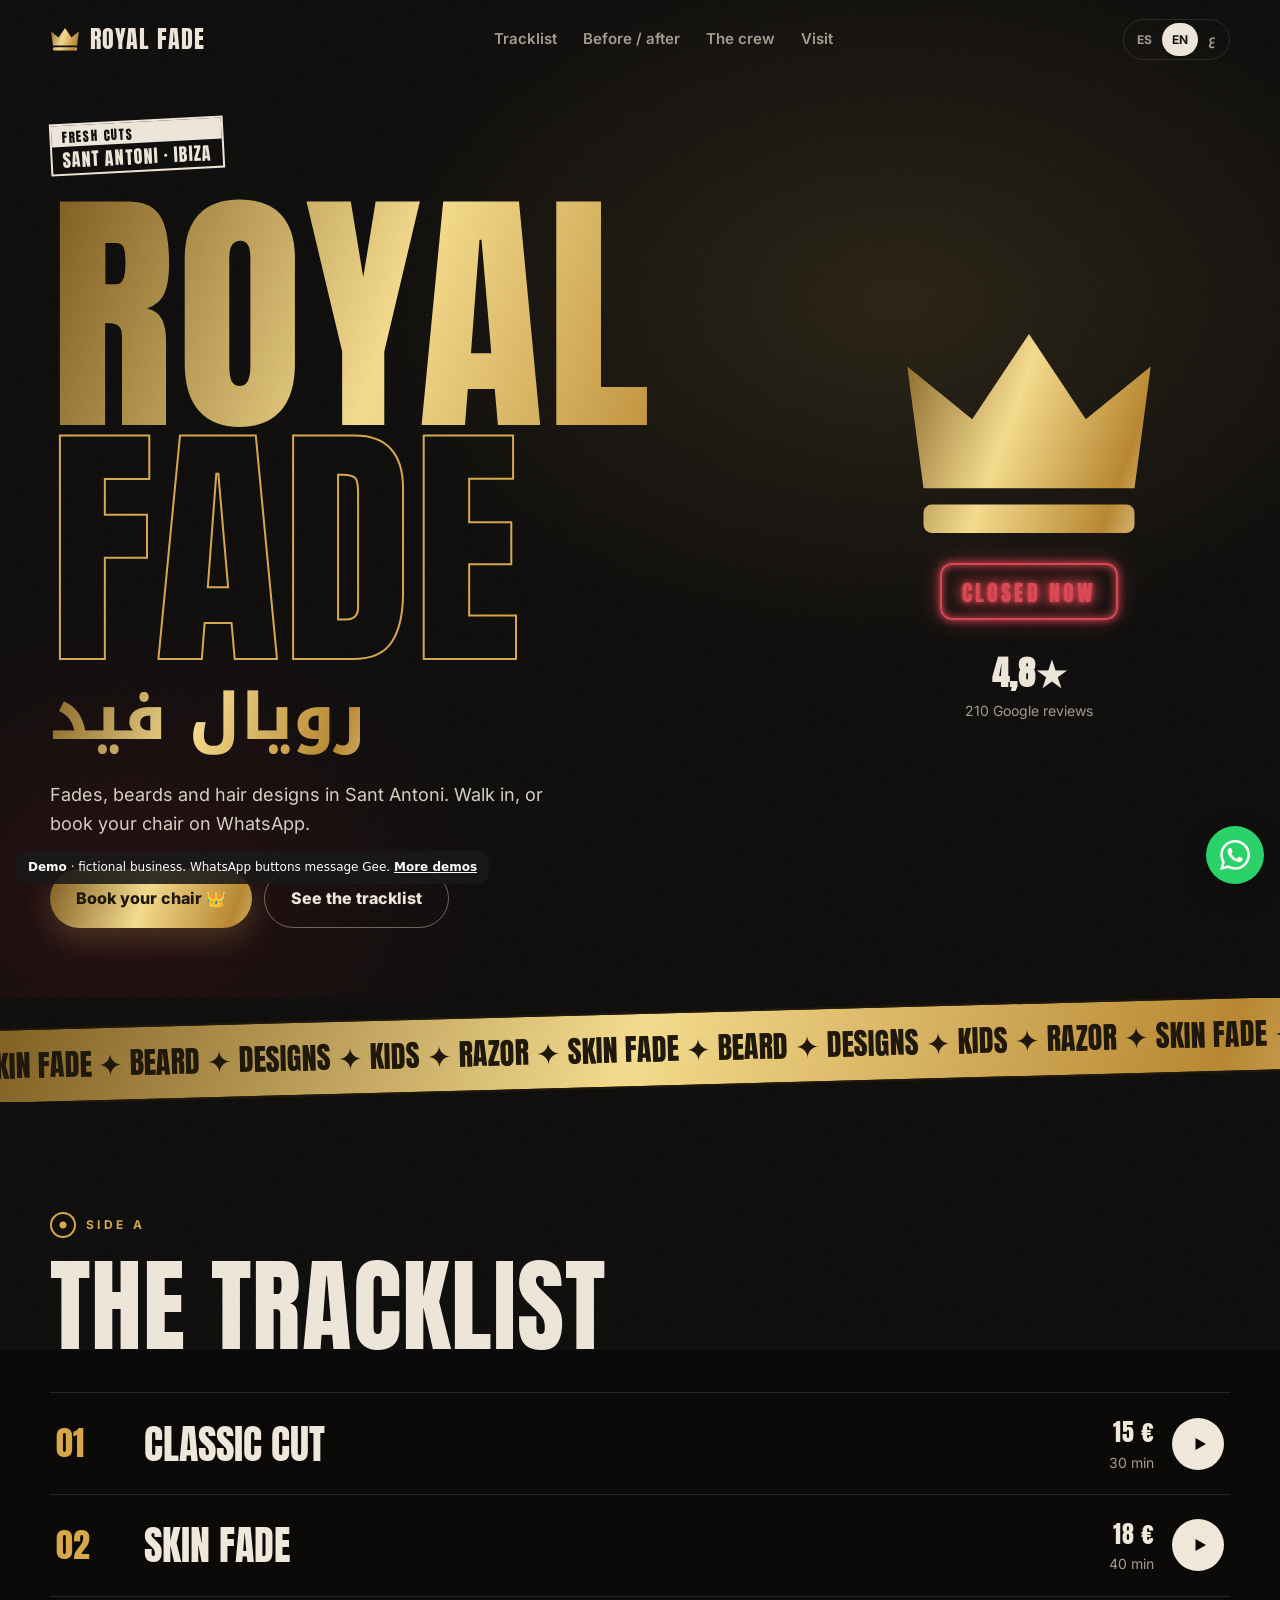
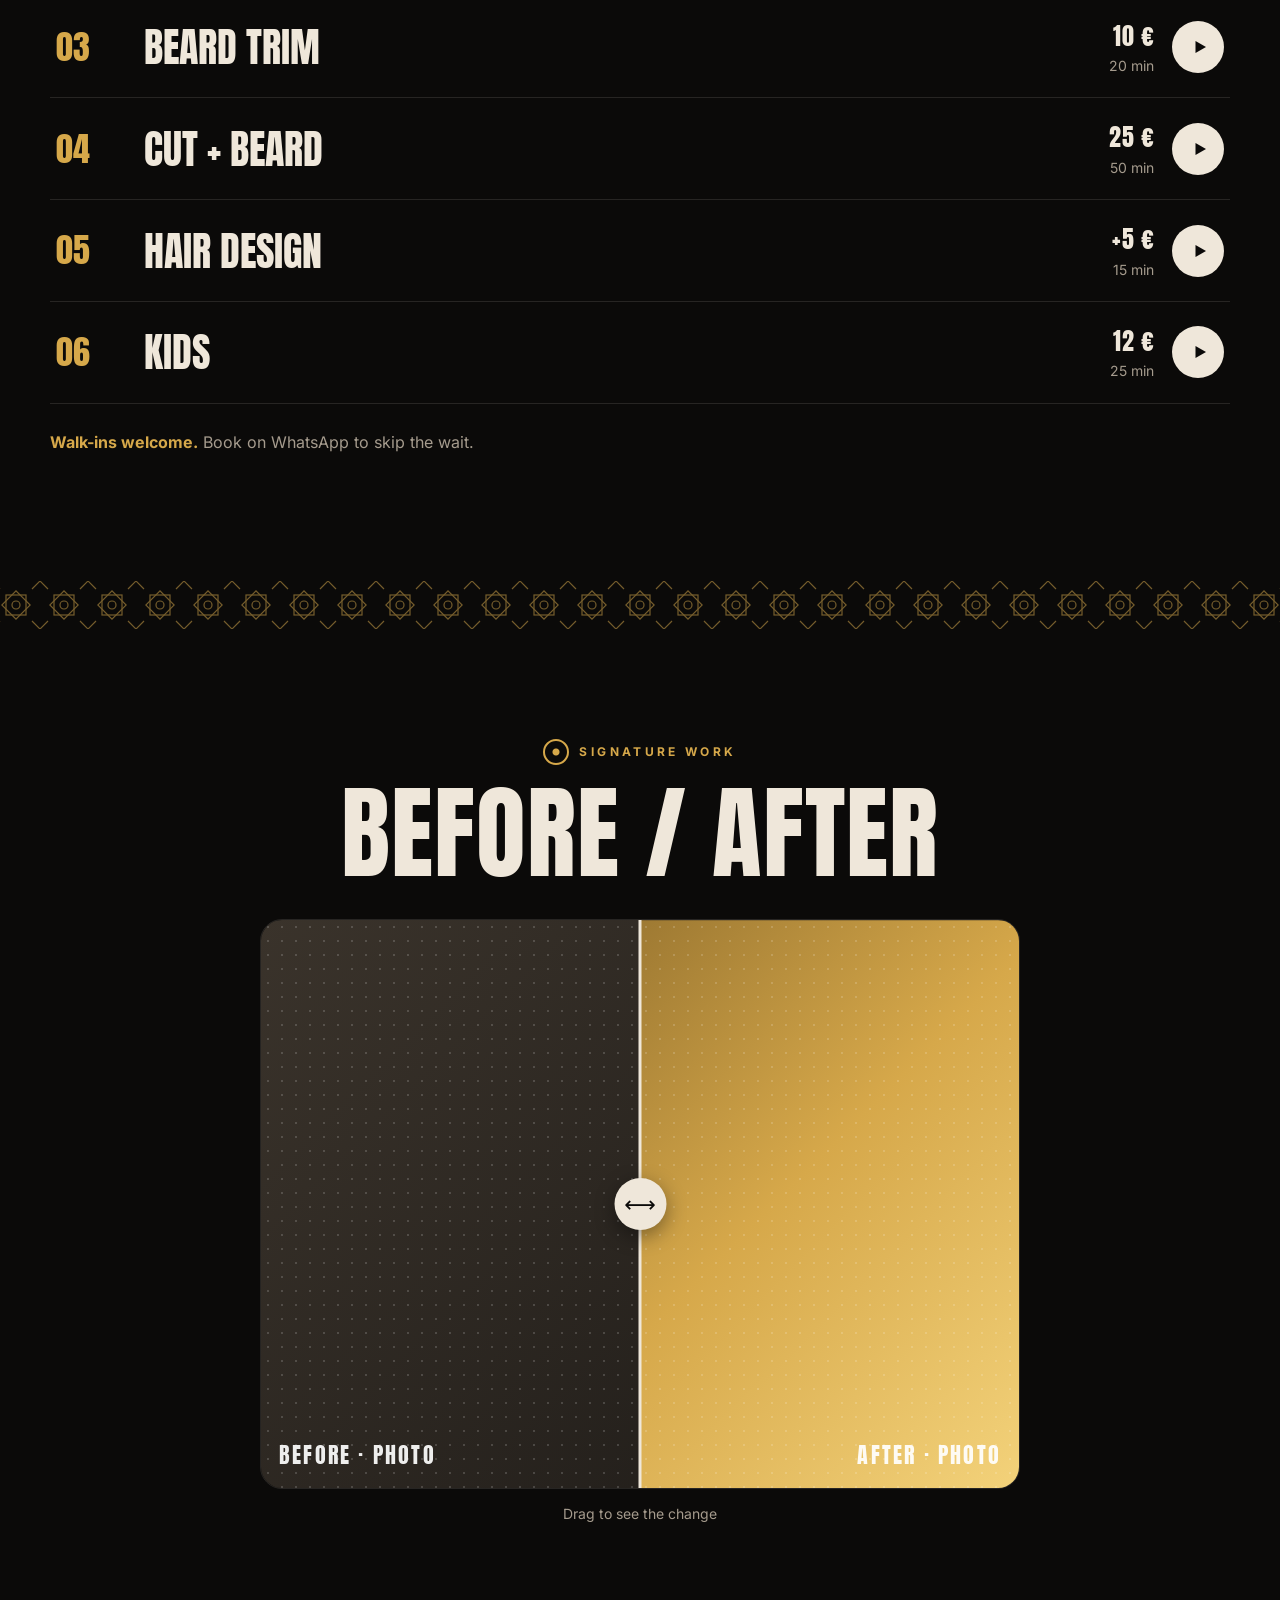
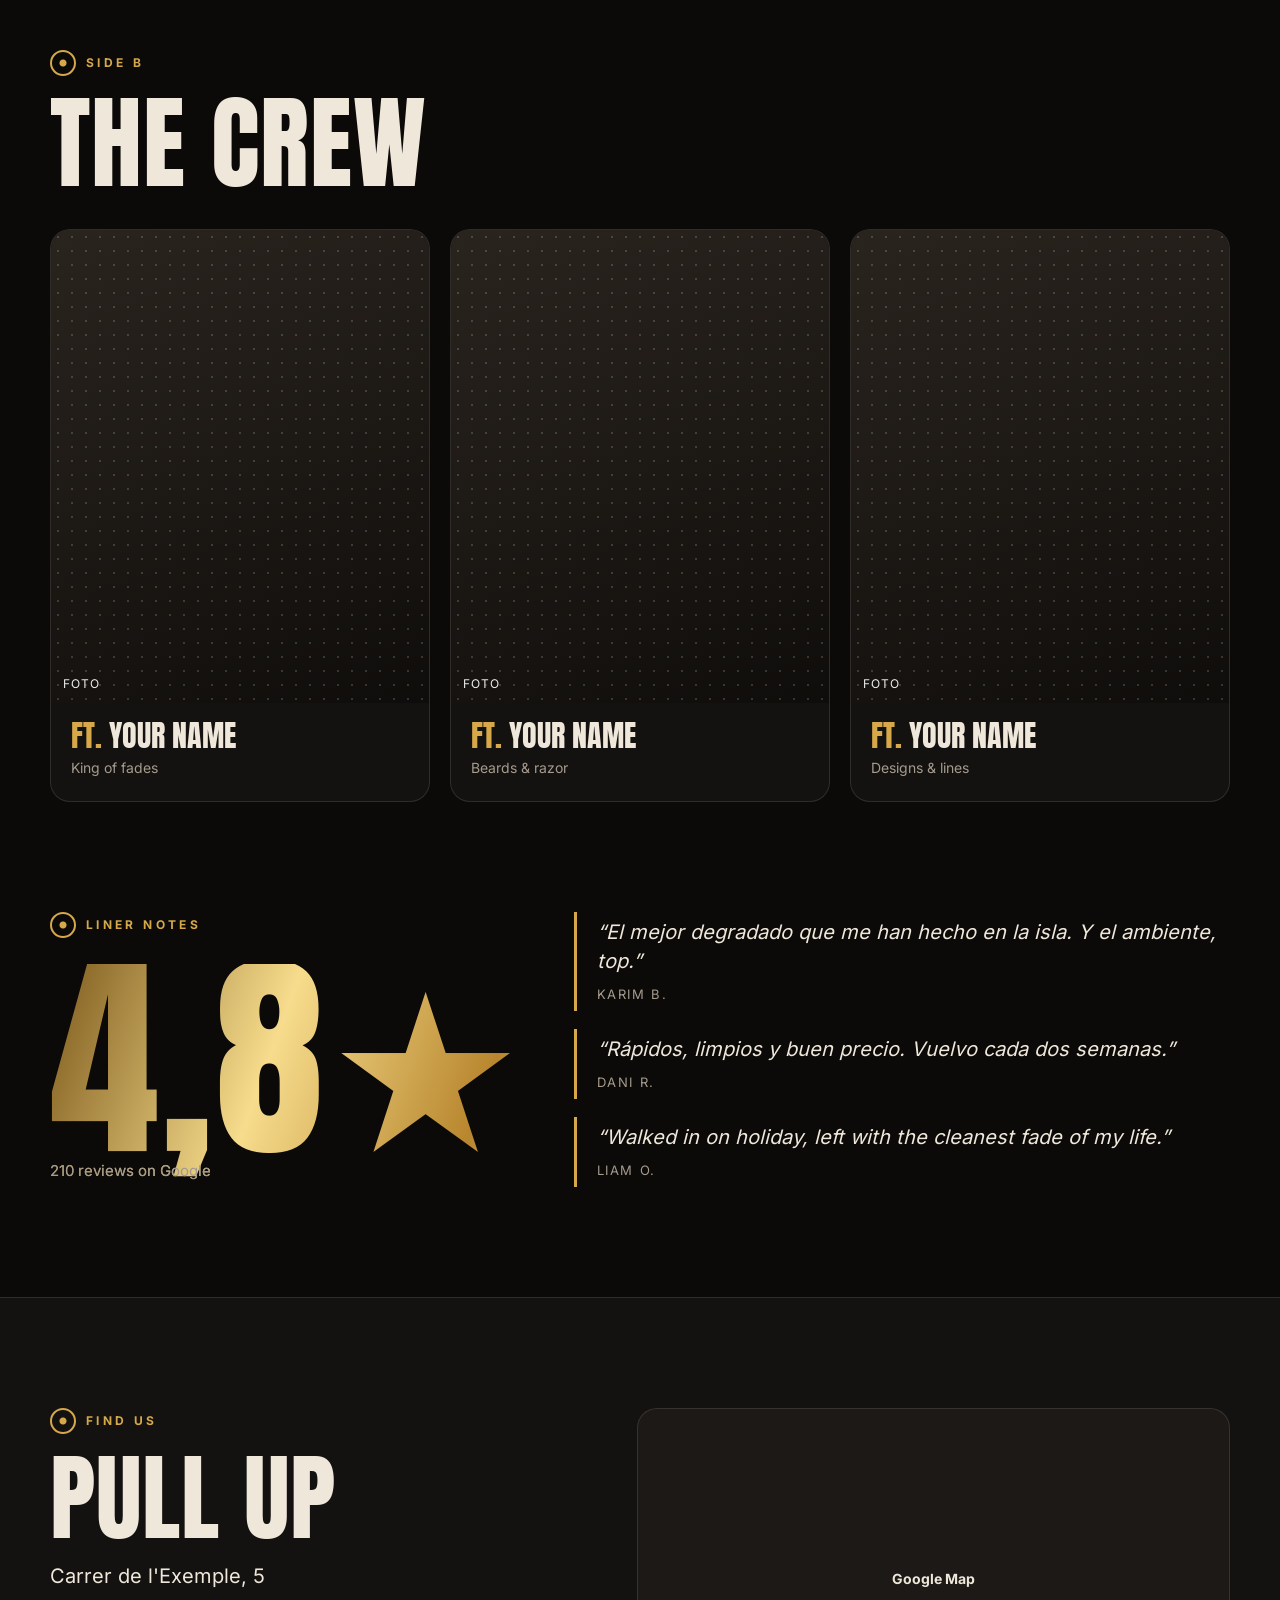
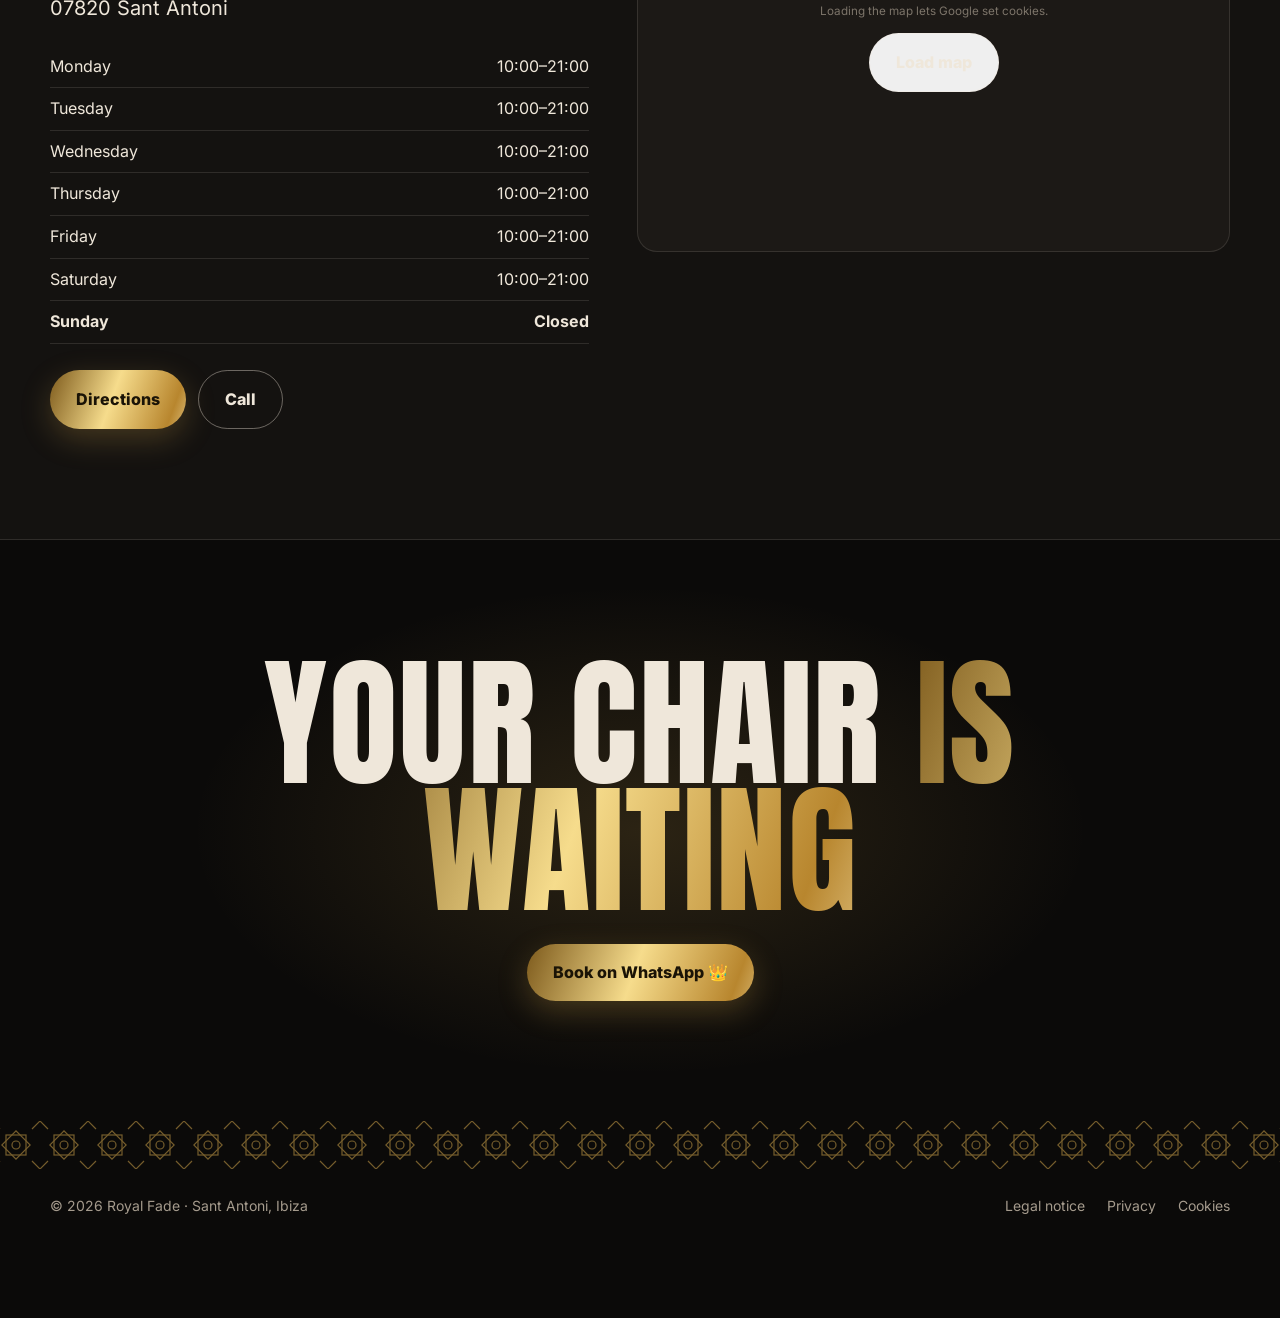
==== barber/index.html @ e330e4c0 "Fix Arabic hero font; name King Barber Co-Authored-By: Claude Opus 5.5 <noreply@anthropic.com>" ====
<!doctype html>
<html lang="es">
<head>
<meta charset="utf-8">
<meta name="robots" content="noindex, nofollow">
<link rel="icon" href="data:,">
<meta name="viewport" content="width=device-width, initial-scale=1">
<title>Royal Fade · Barbería en Sant Antoni, Ibiza</title>
<meta name="description" content="Royal Fade: degradados, barbas y diseños en Sant Antoni, Ibiza. Sin cita o reservando por WhatsApp.">
<meta property="og:title" content="Royal Fade · Barbería en Sant Antoni">
<meta property="og:description" content="Degradados, barbas y diseños. Reserva tu silla por WhatsApp.">
<meta name="theme-color" content="#0b0a09">
<script>document.documentElement.classList.add('js')</script>
<!-- EDIT: business details. Opening hours here drive the neon open/closed sign and the hours list. -->
<script type="application/ld+json">
{
  "@context": "https://schema.org",
  "@type": "BarberShop",
  "name": "Royal Fade",
  "telephone": "+34 634 852 119",
  "priceRange": "€",
  "address": { "@type": "PostalAddress", "streetAddress": "Carrer de l'Exemple, 5", "addressLocality": "Sant Antoni", "postalCode": "07820", "addressRegion": "Illes Balears", "addressCountry": "ES" },
  "openingHoursSpecification": [
  {
    "@type": "OpeningHoursSpecification",
    "dayOfWeek": [
      "Monday",
      "Tuesday",
      "Wednesday",
      "Thursday",
      "Friday",
      "Saturday"
    ],
    "opens": "10:00",
    "closes": "21:00"
  }
]
}
</script>
<script>
  window.SITE = {
    whatsapp: "34634852119",
    phone: "+34 634 852 119",
    mapQuery: "Carrer de l'Exemple, 5, Sant Antoni, Ibiza",
    langs: ["es", "en", "ar"],
    waText: { es: "Hola Royal Fade, quería reservar silla 👑", en: "Hi Royal Fade, I'd like to book a chair 👑", ar: "مرحبًا Royal Fade، أريد حجز موعد 👑" }
  };
</script>
<link rel="preload" href="fonts/anton-latin-400-normal.woff2" as="font" type="font/woff2" crossorigin>
<link rel="stylesheet" href="base.css">
<style>
  @font-face { font-family: "Anton"; src: url(fonts/anton-latin-400-normal.woff2) format("woff2"); font-display: swap; }
  @font-face { font-family: "Inter"; src: url(fonts/inter-latin-wght-normal.woff2) format("woff2"); font-weight: 100 900; font-display: swap; }
  @font-face { font-family: "Kufi"; src: url(fonts/noto-kufi-arabic-arabic-wght-normal.woff2) format("woff2"); font-weight: 100 900; font-display: swap; }

  :root {
    --black: #0b0a09; --coal: #141210; --coal-2: #1c1916; --bone: #efe7da; --muted: #a59b8d;
    --gold: #d6a84a; --red: #c8102e; --line: rgba(239,231,218,.12);
    --foil: linear-gradient(110deg, #7d5a1c 0%, #f6dc8c 20%, #b8862e 38%, #fff3c4 50%, #a87a26 62%, #f0cf78 80%, #7d5a1c 100%);
    --display: "Anton", "Arial Narrow", Impact, sans-serif;
    --sans: "Inter", system-ui, sans-serif;
    --kufi: "Kufi", "Noto Kufi Arabic", "Geeza Pro", sans-serif;
    --map-bg: #1c1916;
    --zellige: url("data:image/svg+xml,%3Csvg xmlns='http://www.w3.org/2000/svg' width='48' height='48' viewBox='0 0 48 48'%3E%3Cg fill='none' stroke='%23d6a84a' stroke-width='1.2' opacity='.75'%3E%3Crect x='14' y='14' width='20' height='20'/%3E%3Crect x='14' y='14' width='20' height='20' transform='rotate(45 24 24)'/%3E%3Ccircle cx='24' cy='24' r='4'/%3E%3Cpath d='M0 0l8 8M48 0l-8 8M0 48l8-8M48 48l-8-8'/%3E%3C/g%3E%3C/svg%3E");
    --grain: url("data:image/svg+xml,%3Csvg xmlns='http://www.w3.org/2000/svg' width='180' height='180'%3E%3Cfilter id='n'%3E%3CfeTurbulence type='fractalNoise' baseFrequency='.85' numOctaves='3' stitchTiles='stitch'/%3E%3C/filter%3E%3Crect width='100%25' height='100%25' filter='url(%23n)'/%3E%3C/svg%3E");
    --crown: url("data:image/svg+xml,%3Csvg xmlns='http://www.w3.org/2000/svg' viewBox='0 0 64 52'%3E%3Cpath d='M6 40 2 10l16 13L32 2l14 21 16-13-4 30z'/%3E%3Crect x='6' y='44' width='52' height='7' rx='2'/%3E%3C/svg%3E");
  }
  body { background: var(--black); color: var(--bone); font: 16px/1.6 var(--sans); }
  html[data-lang="ar"] body { font-family: var(--kufi), var(--sans); }
  body::after { content: ""; position: fixed; inset: -50%; z-index: 100; pointer-events: none; background-image: var(--grain); opacity: .07; animation: grain 1.2s steps(6) infinite; }
  @keyframes grain { 0% { transform: translate(0,0) } 20% { transform: translate(-3%,2%) } 40% { transform: translate(2%,-3%) } 60% { transform: translate(-2%,-1%) } 80% { transform: translate(3%,3%) } 100% { transform: translate(0,0) } }
  .wrap { width: min(1180px, 100% - 32px); margin-inline: auto; }
  .display { font-family: var(--display); text-transform: uppercase; letter-spacing: .01em; line-height: .9; font-weight: 400; }
  html[data-lang="ar"] .display [lang="ar"] { font-family: var(--kufi); font-weight: 800; line-height: 1.2; }
  .foil { background: var(--foil); background-size: 250% 100%; -webkit-background-clip: text; background-clip: text; color: transparent; animation: foil 6s linear infinite; }
  @keyframes foil { to { background-position: 250% 0; } }
  .side { display: inline-flex; align-items: center; gap: 10px; font: 700 12px/1 var(--sans); letter-spacing: .28em; text-transform: uppercase; color: var(--gold); }
  .side::before { content: ""; width: 26px; height: 26px; border-radius: 50%; border: 2px solid var(--gold); background: radial-gradient(circle, var(--gold) 0 3px, transparent 4px); }
  html[data-lang="ar"] .side { letter-spacing: 0; font-family: var(--kufi); font-size: 14px; }
  .btn { display: inline-flex; align-items: center; justify-content: center; gap: 10px; padding: 16px 26px; border-radius: 999px; font-weight: 800; font-size: 16px; text-decoration: none; transition: transform .15s, box-shadow .2s; }
  .btn:hover { transform: translateY(-2px); }
  .btn-gold { background: var(--foil); background-size: 250% 100%; animation: foil 6s linear infinite; color: #1a1306; box-shadow: 0 10px 30px rgba(214,168,74,.25); }
  .btn-line { border: 1.5px solid rgba(239,231,218,.4); color: var(--bone); }
  .btn-line:hover { border-color: var(--gold); color: var(--gold); }

  /* Barber-pole scroll progress */
  .pole { position: fixed; inset: 0 0 auto 0; height: 5px; z-index: 90; transform-origin: left; transform: scaleX(var(--p, 0));
    background: repeating-linear-gradient(-45deg, var(--red) 0 10px, var(--bone) 10px 20px, var(--gold) 20px 30px, var(--bone) 30px 40px); background-size: 56.57px 100%; animation: pole 1s linear infinite; }
  html[dir="rtl"] .pole { transform-origin: right; }
  @keyframes pole { to { background-position: 56.57px 0; } }

  /* Header */
  header { position: fixed; inset: 5px 0 auto 0; z-index: 50; transition: background .3s; }
  header.solid { background: rgba(11,10,9,.86); backdrop-filter: blur(10px); -webkit-backdrop-filter: blur(10px); border-bottom: 1px solid var(--line); }
  .nav { display: flex; align-items: center; justify-content: space-between; height: 68px; gap: 14px; }
  .logo { display: flex; align-items: center; gap: 10px; text-decoration: none; font-family: var(--display); font-size: 24px; letter-spacing: .04em; text-transform: uppercase; }
  .crown { display: inline-block; width: 30px; height: 24px; background: var(--foil); background-size: 250% 100%; animation: foil 6s linear infinite; -webkit-mask: var(--crown) center / contain no-repeat; mask: var(--crown) center / contain no-repeat; }
  .nav-links { display: flex; gap: 26px; }
  .nav-links a { text-decoration: none; font-weight: 600; font-size: 15px; color: var(--muted); }
  .nav-links a:hover { color: var(--gold); }
  .nav-right { display: flex; align-items: center; gap: 8px; }
  .langs { display: flex; border: 1px solid var(--line); border-radius: 999px; padding: 3px; }
  .langs button { background: none; border: 0; color: var(--muted); font: 700 12px var(--sans); padding: 6px 10px; border-radius: 999px; }
  .langs button[data-lang-set="ar"] { font-family: var(--kufi); font-size: 13px; padding-block: 4px; }
  .langs button.active { background: var(--bone); color: var(--black); }

  /* Hero */
  .hero { position: relative; min-height: 100vh; min-height: 100svh; display: flex; align-items: center; padding: 120px 0 70px; overflow: hidden;
    background: radial-gradient(60% 50% at 70% 30%, rgba(214,168,74,.14), transparent 70%), radial-gradient(40% 40% at 10% 90%, rgba(200,16,46,.12), transparent 70%); }
  .hero-grid { display: grid; grid-template-columns: 1.3fr .7fr; gap: 32px; align-items: center; }
  .sticker { display: inline-flex; flex-direction: column; border: 2px solid var(--bone); font-family: var(--display); text-transform: uppercase; line-height: 1; margin-bottom: 26px; transform: rotate(-3deg); }
  .sticker span:first-child { background: var(--bone); color: var(--black); padding: 5px 10px 3px; font-size: 13px; letter-spacing: .14em; }
  .sticker span:last-child { padding: 5px 10px 4px; font-size: 18px; letter-spacing: .06em; }
  .title { font-size: clamp(96px, 27vw, 260px); margin: 0; }
  .title .w2 { display: block; color: transparent; -webkit-text-stroke: 2px var(--gold); }
  .title .w1 { display: block; }
  .arname { font-family: var(--kufi); font-weight: 800; font-size: clamp(30px, 6vw, 64px); line-height: 1.3; margin: 10px 0 0; direction: rtl; unicode-bidi: isolate; display: inline-block; }
  .lead { font-size: 18px; color: #d8cfc2; max-width: 46ch; margin: 22px 0 30px; }
  .actions { display: flex; flex-wrap: wrap; gap: 12px; }
  .hero-side { display: grid; justify-items: center; gap: 26px; text-align: center; }
  .big-crown { width: min(260px, 60vw); aspect-ratio: 64 / 52; background: var(--foil); background-size: 250% 100%; animation: foil 6s linear infinite, float 6s ease-in-out infinite; -webkit-mask: var(--crown) center / contain no-repeat; mask: var(--crown) center / contain no-repeat; filter: drop-shadow(0 20px 40px rgba(214,168,74,.35)); }
  @keyframes float { 50% { transform: translateY(-10px) rotate(-2deg); } }

  /* Neon sign */
  .neon { font-family: var(--display); text-transform: uppercase; letter-spacing: .14em; font-size: 22px; padding: 10px 20px 8px; border: 2px solid currentColor; border-radius: 12px; color: #ff4f5e;
    text-shadow: 0 0 4px currentColor, 0 0 14px currentColor, 0 0 28px currentColor; box-shadow: 0 0 8px currentColor, 0 0 24px rgba(255,79,94,.35), inset 0 0 10px currentColor; opacity: .85; }
  .neon.is-open { color: #ffd36b; box-shadow: 0 0 8px currentColor, 0 0 28px rgba(255,211,107,.45), inset 0 0 10px currentColor; animation: flicker 2.6s linear 1, hum 4s ease-in-out 2.6s infinite; opacity: 1; }
  html[data-lang="ar"] .neon { font-family: var(--kufi); font-weight: 800; letter-spacing: 0; }
  @keyframes flicker { 0%, 8%, 12%, 30%, 34%, 100% { opacity: 1 } 10%, 32% { opacity: .2 } 60% { opacity: .9 } 62% { opacity: .4 } 64% { opacity: 1 } }
  @keyframes hum { 50% { opacity: .88 } }
  .rating { font-size: 14px; color: var(--muted); }
  .rating b { font-family: var(--display); font-size: 34px; color: var(--bone); display: block; letter-spacing: .02em; }

  /* Ticker */
  .ticker { background: var(--foil); background-size: 250% 100%; animation: foil 8s linear infinite; color: #1a1306; overflow: hidden; border-block: 2px solid #1a1306; transform: rotate(-1.5deg); margin-inline: -20px; }
  .ticker-wrap { overflow: hidden; padding: 14px 0; }
  .ticker-track { display: flex; width: max-content; animation: tick 28s linear infinite; }
  .ticker-track span { font-family: var(--display); text-transform: uppercase; font-size: 30px; padding: 12px 0; white-space: nowrap; }
  html[data-lang="ar"] .ticker-track span { font-family: var(--kufi); font-weight: 800; font-size: 26px; }
  @keyframes tick { to { transform: translateX(-50%); } }
  html[dir="rtl"] .ticker-track { animation-name: tick-rtl; }
  @keyframes tick-rtl { to { transform: translateX(50%); } }

  section { padding: 110px 0; position: relative; }
  .sec-head { display: flex; justify-content: space-between; align-items: end; gap: 20px; flex-wrap: wrap; margin-bottom: 40px; }
  .sec-head h2 { font-size: clamp(48px, 8vw, 104px); margin: 14px 0 0; }
  .zellige { height: 48px; background: var(--zellige) center / 48px 48px repeat-x; opacity: .7; }

  /* Tracklist */
  .tracks { border-top: 1px solid var(--line); }
  .track { display: grid; grid-template-columns: 70px 1fr auto auto; align-items: center; gap: 18px; padding: 20px 6px; border-bottom: 1px solid var(--line); transition: background .25s; }
  .track:hover { background: linear-gradient(90deg, rgba(214,168,74,.10), transparent); }
  .track .no { font-family: var(--display); font-size: 34px; color: var(--gold); }
  .track .name { font-family: var(--display); text-transform: uppercase; font-size: clamp(24px, 3.4vw, 40px); line-height: 1; }
  html[data-lang="ar"] .track .name { font-family: var(--kufi); font-weight: 800; font-size: clamp(20px, 3vw, 32px); line-height: 1.3; }
  .track .meta { color: var(--muted); font-size: 14px; text-align: end; white-space: nowrap; }
  .track .meta b { display: block; color: var(--bone); font-family: var(--display); font-size: 24px; font-weight: 400; letter-spacing: .02em; }
  .play { width: 52px; height: 52px; border-radius: 50%; display: grid; place-items: center; background: var(--bone); color: var(--black); text-decoration: none; transition: transform .2s, background .2s; }
  .play:hover { transform: scale(1.08); background: var(--gold); }
  .play svg { width: 18px; height: 18px; margin-inline-start: 3px; }
  html[dir="rtl"] .play svg { transform: scaleX(-1); }
  .walkin { margin-top: 26px; color: var(--muted); }
  .walkin b { color: var(--gold); }

  /* Before / after */
  .ba { position: relative; aspect-ratio: 4 / 3; max-width: 760px; margin: 0 auto; border-radius: 22px; overflow: hidden; border: 1px solid var(--line); --x: 50%; }
  .ba .ph { position: absolute; inset: 0; font-family: var(--display); font-size: 22px; letter-spacing: .1em; }
  .ba .before { --ph: linear-gradient(135deg, #3a332b, #1c1916); }
  .ba .after { --ph: linear-gradient(135deg, #6b4f1d, #d6a84a 60%, #f3d27a); clip-path: inset(0 0 0 var(--x)); justify-content: flex-end; }
  .ba .after > span, .ba .before > span { padding: 16px 18px; }
  .ba .handle { position: absolute; top: 0; bottom: 0; left: var(--x); width: 3px; background: var(--bone); transform: translateX(-50%); pointer-events: none; }
  .ba .handle::after { content: "⟷"; position: absolute; top: 50%; left: 50%; transform: translate(-50%, -50%); width: 52px; height: 52px; border-radius: 50%; background: var(--bone); color: var(--black); display: grid; place-items: center; font-size: 22px; box-shadow: 0 6px 20px rgba(0,0,0,.4); }
  .ba input { position: absolute; inset: 0; width: 100%; height: 100%; opacity: 0; cursor: ew-resize; margin: 0; }
  .ba-hint { text-align: center; color: var(--muted); font-size: 14px; margin-top: 14px; }

  /* Crew */
  .crew { display: grid; grid-template-columns: repeat(3, 1fr); gap: 20px; }
  .member { background: var(--coal); border: 1px solid var(--line); border-radius: 20px; overflow: hidden; }
  .member .ph { aspect-ratio: 4 / 5; --ph: linear-gradient(160deg, #2a241e, #0f0d0b); }
  .member div.txt { padding: 18px 20px 22px; }
  .member .ft { font-family: var(--display); text-transform: uppercase; font-size: 30px; line-height: 1; }
  .member .ft i { font-style: normal; color: var(--gold); }
  html[data-lang="ar"] .member .ft { font-family: var(--kufi); font-weight: 800; font-size: 24px; line-height: 1.4; }
  .member p { margin: 6px 0 0; color: var(--muted); font-size: 14px; }

  /* Liner notes */
  .notes { display: grid; grid-template-columns: .8fr 1.2fr; gap: 48px; align-items: start; }
  .score { font-family: var(--display); font-size: clamp(110px, 18vw, 220px); line-height: .85; }
  .score small { display: block; font-family: var(--sans); font-size: 15px; color: var(--muted); margin-top: 14px; letter-spacing: 0; text-transform: none; }
  .quotes { display: grid; gap: 18px; }
  .quote { border-inline-start: 3px solid var(--gold); padding: 6px 0 6px 20px; }
  html[dir="rtl"] .quote { padding: 6px 20px 6px 0; }
  .quote p { margin: 0; font-size: 20px; line-height: 1.45; font-style: italic; }
  .quote p, .quote cite { unicode-bidi: plaintext; }
  .track .meta, .member .ft i { unicode-bidi: isolate; direction: ltr; }
  html[dir="rtl"] .track .meta { text-align: right; }
  .quote cite { display: block; margin-top: 8px; color: var(--muted); font-style: normal; font-size: 13px; letter-spacing: .12em; text-transform: uppercase; }

  /* Visit */
  .visit { background: var(--coal); border-block: 1px solid var(--line); }
  .visit-grid { display: grid; grid-template-columns: 1fr 1.1fr; gap: 48px; }
  .visit h2 { font-size: clamp(48px, 8vw, 96px); margin: 14px 0 18px; }
  .addr { font-size: 20px; margin: 0 0 22px; }
  .visit [data-hours] li { border-color: var(--line); }
  .visit .map-box { border-radius: 20px; border: 1px solid var(--line); }
  .map-consent small { color: var(--muted); }

  .final { text-align: center; padding: 120px 0; background: radial-gradient(50% 60% at 50% 50%, rgba(214,168,74,.16), transparent 70%); }
  .final h2 { font-size: clamp(56px, 11vw, 150px); margin: 0 0 30px; }

  footer { padding: 0 0 100px; color: var(--muted); font-size: 14px; }
  footer .wrap { display: flex; justify-content: space-between; gap: 14px; flex-wrap: wrap; padding-top: 26px; }
  footer a { margin-inline-start: 18px; text-decoration: none; }
  footer a:hover { color: var(--gold); }

  @media (prefers-reduced-motion: reduce) {
    body::after, .foil, .btn-gold, .crown, .big-crown, .ticker, .ticker-track, .pole, .neon.is-open { animation: none !important; }
  }
  @media (max-width: 900px) {
    .nav-links { position: fixed; inset: 73px 0 auto 0; flex-direction: column; gap: 0; padding: 8px 16px 20px; background: var(--black); border-bottom: 1px solid var(--line); transform: translateY(-140%); transition: transform .3s; z-index: -1; }
    .nav-open .nav-links { transform: none; }
    .nav-links a { padding: 13px 0; font-size: 18px; color: var(--bone); }
    .nav-toggle { display: block; }
    .hero { padding-top: 110px; }
    .hero-grid, .notes, .visit-grid { grid-template-columns: 1fr; }
    .hero-side { grid-template-columns: auto 1fr; justify-items: start; text-align: start; align-items: center; gap: 18px; }
    .big-crown { width: 96px; }
    .hero-side .rating { grid-column: 1 / -1; }
    .crew { grid-template-columns: 1fr; }
    .member { display: grid; grid-template-columns: 120px 1fr; align-items: center; }
    .member .ph { aspect-ratio: 1; height: 100%; }
    .track { grid-template-columns: 44px 1fr auto; gap: 12px; }
    .track .meta { grid-column: 2; grid-row: 2; text-align: start; }
    .track .meta b { display: inline; margin-inline-end: 8px; }
    .track .play { grid-column: 3; grid-row: 1 / span 2; }
    .track .no { font-size: 26px; }
    section { padding: 80px 0; }
    footer a { margin: 0 18px 0 0; }
  }
</style>
</head>
<body>
<div class="pole" aria-hidden="true"></div>
<header>
  <nav class="wrap nav" aria-label="Principal">
    <a class="logo" href="#"><span class="crown" aria-hidden="true"></span>Royal Fade</a>
    <div class="nav-links">
      <a href="#tracklist"><span lang="es">Tracklist</span><span lang="en">Tracklist</span><span lang="ar">القائمة</span></a>
      <a href="#antes-despues"><span lang="es">Antes / después</span><span lang="en">Before / after</span><span lang="ar">قبل / بعد</span></a>
      <a href="#crew"><span lang="es">El equipo</span><span lang="en">The crew</span><span lang="ar">الفريق</span></a>
      <a href="#visitanos"><span lang="es">Visítanos</span><span lang="en">Visit</span><span lang="ar">زورونا</span></a>
    </div>
    <div class="nav-right">
      <div class="langs" role="group" aria-label="Idioma / Language / اللغة">
        <button type="button" data-lang-set="es">ES</button>
        <button type="button" data-lang-set="en">EN</button>
        <button type="button" data-lang-set="ar">ع</button>
      </div>
      <button class="nav-toggle" type="button" data-nav-toggle aria-label="Menu" aria-expanded="false"><span></span><span></span><span></span></button>
    </div>
  </nav>
</header>

<main>
  <div class="hero">
    <div class="wrap hero-grid">
      <div>
        <div class="sticker" aria-hidden="true"><span><span lang="es">Cortes frescos</span><span lang="en">Fresh cuts</span><span lang="ar">قصّات جديدة</span></span><span>Sant Antoni · Ibiza</span></div>
        <h1 class="display title"><span class="w1 foil">Royal</span><span class="w2">Fade</span></h1>
        <p class="arname" lang="ar-MA"><span class="foil">رويال فيد</span></p>
        <p class="lead"><span lang="es">Degradados, barbas y diseños en Sant Antoni. Ven sin cita o reserva tu silla por WhatsApp.</span><span lang="en">Fades, beards and hair designs in Sant Antoni. Walk in, or book your chair on WhatsApp.</span><span lang="ar">تدريج، لحية وتصاميم في سانت أنطوني. تعال بدون موعد أو احجز كرسيك عبر واتساب.</span></p>
        <div class="actions">
          <a class="btn btn-gold" data-wa href="#"><span lang="es">Reserva tu silla 👑</span><span lang="en">Book your chair 👑</span><span lang="ar">احجز كرسيك 👑</span></a>
          <a class="btn btn-line" href="#tracklist"><span lang="es">Ver la tracklist</span><span lang="en">See the tracklist</span><span lang="ar">شاهد القائمة</span></a>
        </div>
      </div>
      <div class="hero-side">
        <div class="big-crown" aria-hidden="true"></div>
        <span class="neon" data-open-status>Abierto ahora</span>
        <div class="rating"><b><bdi dir="ltr">4,8★</bdi></b><span lang="es">210 reseñas en Google</span><span lang="en">210 Google reviews</span><span lang="ar">210 مراجعة على Google</span></div>
      </div>
    </div>
  </div>

  <div class="ticker-wrap" aria-hidden="true"><div class="ticker">
    <div class="ticker-track">
      <span lang="es">Degradado ✦ Barba ✦ Diseños ✦ Niños ✦ Navaja ✦ Degradado ✦ Barba ✦ Diseños ✦ Niños ✦ Navaja ✦&nbsp;</span><span lang="es">Degradado ✦ Barba ✦ Diseños ✦ Niños ✦ Navaja ✦ Degradado ✦ Barba ✦ Diseños ✦ Niños ✦ Navaja ✦&nbsp;</span>
      <span lang="en">Skin fade ✦ Beard ✦ Designs ✦ Kids ✦ Razor ✦ Skin fade ✦ Beard ✦ Designs ✦ Kids ✦ Razor ✦&nbsp;</span><span lang="en">Skin fade ✦ Beard ✦ Designs ✦ Kids ✦ Razor ✦ Skin fade ✦ Beard ✦ Designs ✦ Kids ✦ Razor ✦&nbsp;</span>
      <span lang="ar">تدريج ✦ لحية ✦ تصاميم ✦ أطفال ✦ موس ✦ تدريج ✦ لحية ✦ تصاميم ✦ أطفال ✦ موس ✦&nbsp;</span><span lang="ar">تدريج ✦ لحية ✦ تصاميم ✦ أطفال ✦ موس ✦ تدريج ✦ لحية ✦ تصاميم ✦ أطفال ✦ موس ✦&nbsp;</span>
    </div>
  </div></div>

  <section id="tracklist">
    <div class="wrap">
      <div class="sec-head reveal">
        <div><span class="side"><span lang="es">Cara A</span><span lang="en">Side A</span><span lang="ar">الوجه أ</span></span><h2 class="display"><span lang="es">La tracklist</span><span lang="en">The tracklist</span><span lang="ar">القائمة</span></h2></div>
      </div>
      <div class="tracks">
        <div class="track reveal"><span class="no">01</span><span class="name"><span lang="es">Corte clásico</span><span lang="en">Classic cut</span><span lang="ar">قصة كلاسيكية</span></span><span class="meta"><b>15 €</b>30 min</span><a class="play" data-wa href="#" data-wa-es="Hola Royal Fade, quería reservar: Corte clásico" data-wa-en="Hi Royal Fade, I'd like to book: Classic cut" data-wa-ar="مرحبًا، أريد حجز: قصة كلاسيكية" aria-label="Reservar"><svg viewBox="0 0 24 24" fill="currentColor"><path d="M6 4l14 8-14 8z"/></svg></a></div>
        <div class="track reveal"><span class="no">02</span><span class="name"><span lang="es">Degradado</span><span lang="en">Skin fade</span><span lang="ar">تدريج (فيد)</span></span><span class="meta"><b>18 €</b>40 min</span><a class="play" data-wa href="#" data-wa-es="Hola Royal Fade, quería reservar: Degradado" data-wa-en="Hi Royal Fade, I'd like to book: Skin fade" data-wa-ar="مرحبًا، أريد حجز: تدريج" aria-label="Reservar"><svg viewBox="0 0 24 24" fill="currentColor"><path d="M6 4l14 8-14 8z"/></svg></a></div>
        <div class="track reveal"><span class="no">03</span><span class="name"><span lang="es">Barba</span><span lang="en">Beard trim</span><span lang="ar">تهذيب اللحية</span></span><span class="meta"><b>10 €</b>20 min</span><a class="play" data-wa href="#" data-wa-es="Hola Royal Fade, quería reservar: Barba" data-wa-en="Hi Royal Fade, I'd like to book: Beard trim" data-wa-ar="مرحبًا، أريد حجز: تهذيب اللحية" aria-label="Reservar"><svg viewBox="0 0 24 24" fill="currentColor"><path d="M6 4l14 8-14 8z"/></svg></a></div>
        <div class="track reveal"><span class="no">04</span><span class="name"><span lang="es">Corte + barba</span><span lang="en">Cut + beard</span><span lang="ar">قصة + لحية</span></span><span class="meta"><b>25 €</b>50 min</span><a class="play" data-wa href="#" data-wa-es="Hola Royal Fade, quería reservar: Corte + barba" data-wa-en="Hi Royal Fade, I'd like to book: Cut + beard" data-wa-ar="مرحبًا، أريد حجز: قصة + لحية" aria-label="Reservar"><svg viewBox="0 0 24 24" fill="currentColor"><path d="M6 4l14 8-14 8z"/></svg></a></div>
        <div class="track reveal"><span class="no">05</span><span class="name"><span lang="es">Diseño / líneas</span><span lang="en">Hair design</span><span lang="ar">رسم على الشعر</span></span><span class="meta"><b>+5 €</b>15 min</span><a class="play" data-wa href="#" data-wa-es="Hola Royal Fade, quería reservar: Diseño" data-wa-en="Hi Royal Fade, I'd like to book: Hair design" data-wa-ar="مرحبًا، أريد حجز: رسم على الشعر" aria-label="Reservar"><svg viewBox="0 0 24 24" fill="currentColor"><path d="M6 4l14 8-14 8z"/></svg></a></div>
        <div class="track reveal"><span class="no">06</span><span class="name"><span lang="es">Niños</span><span lang="en">Kids</span><span lang="ar">أطفال</span></span><span class="meta"><b>12 €</b>25 min</span><a class="play" data-wa href="#" data-wa-es="Hola Royal Fade, quería reservar: Corte niño" data-wa-en="Hi Royal Fade, I'd like to book: Kids cut" data-wa-ar="مرحبًا، أريد حجز: قصة أطفال" aria-label="Reservar"><svg viewBox="0 0 24 24" fill="currentColor"><path d="M6 4l14 8-14 8z"/></svg></a></div>
      </div>
      <p class="walkin reveal"><span lang="es"><b>Sin cita:</b> ven cuando quieras. Reservando por WhatsApp no esperas.</span><span lang="en"><b>Walk-ins welcome.</b> Book on WhatsApp to skip the wait.</span><span lang="ar"><b>بدون موعد:</b> تعال متى شئت. احجز عبر واتساب ولا تنتظر.</span></p>
    </div>
  </section>

  <div class="zellige" aria-hidden="true"></div>

  <section id="antes-despues">
    <div class="wrap">
      <div class="sec-head reveal" style="justify-content:center;text-align:center">
        <div><span class="side"><span lang="es">El sello de la casa</span><span lang="en">Signature work</span><span lang="ar">بصمتنا</span></span><h2 class="display"><span lang="es">Antes / después</span><span lang="en">Before / after</span><span lang="ar">قبل / بعد</span></h2></div>
      </div>
      <div class="ba reveal" dir="ltr">
        <div class="ph before"><span><span lang="es">Antes</span><span lang="en">Before</span><span lang="ar">قبل</span> · <span lang="es">foto</span><span lang="en">photo</span><span lang="ar">صورة</span></span></div>
        <div class="ph after"><span><span lang="es">Después</span><span lang="en">After</span><span lang="ar">بعد</span> · <span lang="es">foto</span><span lang="en">photo</span><span lang="ar">صورة</span></span></div>
        <div class="handle"></div>
        <input type="range" min="0" max="100" value="50" aria-label="Antes / después" data-ba>
      </div>
      <p class="ba-hint"><span lang="es">Desliza para ver el cambio</span><span lang="en">Drag to see the change</span><span lang="ar">اسحب لترى الفرق</span></p>
    </div>
  </section>

  <section id="crew" style="padding-top:0">
    <div class="wrap">
      <div class="sec-head reveal">
        <div><span class="side"><span lang="es">Cara B</span><span lang="en">Side B</span><span lang="ar">الوجه ب</span></span><h2 class="display"><span lang="es">El equipo</span><span lang="en">The crew</span><span lang="ar">الفريق</span></h2></div>
      </div>
      <!-- EDIT: real names + photos (with their OK). -->
      <div class="crew">
        <div class="member reveal"><div class="ph"><span>Foto</span></div><div class="txt"><div class="ft"><i>ft.</i> <span lang="es">Tu nombre</span><span lang="en">Your name</span><span lang="ar">اسمك</span></div><p><span lang="es">Rey del degradado</span><span lang="en">King of fades</span><span lang="ar">ملك التدريج</span></p></div></div>
        <div class="member reveal"><div class="ph"><span>Foto</span></div><div class="txt"><div class="ft"><i>ft.</i> <span lang="es">Tu nombre</span><span lang="en">Your name</span><span lang="ar">اسمك</span></div><p><span lang="es">Barbas y navaja</span><span lang="en">Beards &amp; razor</span><span lang="ar">اللحى والموس</span></p></div></div>
        <div class="member reveal"><div class="ph"><span>Foto</span></div><div class="txt"><div class="ft"><i>ft.</i> <span lang="es">Tu nombre</span><span lang="en">Your name</span><span lang="ar">اسمك</span></div><p><span lang="es">Diseños y líneas</span><span lang="en">Designs &amp; lines</span><span lang="ar">التصاميم والخطوط</span></p></div></div>
      </div>
    </div>
  </section>

  <section id="opiniones" style="padding-top:0">
    <div class="wrap notes">
      <div class="reveal">
        <span class="side"><span lang="es">Notas del disco</span><span lang="en">Liner notes</span><span lang="ar">ملاحظات الألبوم</span></span>
        <div class="score display foil" style="margin-top:18px"><bdi dir="ltr">4,8★</bdi><small><span lang="es">210 reseñas en Google</span><span lang="en">210 reviews on Google</span><span lang="ar">210 مراجعة على Google</span></small></div>
      </div>
      <div class="quotes">
<div class="quote reveal"><p>“El mejor degradado que me han hecho en la isla. Y el ambiente, top.”</p><cite>Karim B.</cite></div>
<div class="quote reveal"><p>“Rápidos, limpios y buen precio. Vuelvo cada dos semanas.”</p><cite>Dani R.</cite></div>
<div class="quote reveal"><p>“Walked in on holiday, left with the cleanest fade of my life.”</p><cite>Liam O.</cite></div>
      </div>
    </div>
  </section>

  <section id="visitanos" class="visit">
    <div class="wrap visit-grid">
      <div class="reveal">
        <span class="side"><span lang="es">Encuéntranos</span><span lang="en">Find us</span><span lang="ar">موقعنا</span></span>
        <h2 class="display"><span lang="es">Visítanos</span><span lang="en">Pull up</span><span lang="ar">زورونا</span></h2>
        <p class="addr">Carrer de l'Exemple, 5<br>07820 Sant Antoni</p>
        <ul data-hours></ul>
        <div class="actions" style="margin-top:26px">
          <a class="btn btn-gold" data-directions href="#"><span lang="es">Cómo llegar</span><span lang="en">Directions</span><span lang="ar">الاتجاهات</span></a>
          <a class="btn btn-line" data-tel href="#"><span lang="es">Llamar</span><span lang="en">Call</span><span lang="ar">اتصل</span></a>
        </div>
      </div>
      <div class="map-box reveal" data-map>
        <div class="map-consent">
          <strong><span lang="es">Mapa de Google</span><span lang="en">Google Map</span><span lang="ar">خريطة Google</span></strong>
          <small><span lang="es">Al cargar el mapa, Google puede usar cookies.</span><span lang="en">Loading the map lets Google set cookies.</span><span lang="ar">عند تحميل الخريطة قد تستخدم Google ملفات تعريف الارتباط.</span></small>
          <button class="btn btn-line" type="button" style="justify-self:center"><span lang="es">Cargar mapa</span><span lang="en">Load map</span><span lang="ar">تحميل الخريطة</span></button>
        </div>
      </div>
    </div>
  </section>

  <div class="final">
    <div class="wrap reveal">
      <h2 class="display"><span lang="es">Tu silla <span class="foil">te espera</span></span><span lang="en">Your chair <span class="foil">is waiting</span></span><span lang="ar">كرسيك <span class="foil">بانتظارك</span></span></h2>
      <a class="btn btn-gold" data-wa href="#"><span lang="es">Reserva por WhatsApp 👑</span><span lang="en">Book on WhatsApp 👑</span><span lang="ar">احجز عبر واتساب 👑</span></a>
    </div>
  </div>
</main>

<footer>
  <div class="zellige" aria-hidden="true"></div>
  <div class="wrap">
    <span>© <span data-year></span> Royal Fade · Sant Antoni, Ibiza</span>
    <span>
      <a href="#" data-open-legal="aviso"><span lang="es">Aviso legal</span><span lang="en">Legal notice</span><span lang="ar">إشعار قانوني</span></a>
      <a href="#" data-open-legal="privacidad"><span lang="es">Privacidad</span><span lang="en">Privacy</span><span lang="ar">الخصوصية</span></a>
      <a href="#" data-open-legal="cookies">Cookies</a>
    </span>
  </div>
</footer>
<script>
  (function () {
    var root = document.documentElement, header = document.querySelector('header');
    function onScroll() {
      var max = root.scrollHeight - innerHeight;
      root.style.setProperty('--p', max > 0 ? (scrollY / max).toFixed(4) : 0);
      header.classList.toggle('solid', scrollY > 40);
    }
    addEventListener('scroll', onScroll, { passive: true });
    onScroll();
    document.querySelectorAll('[data-ba]').forEach(function (r) {
      r.addEventListener('input', function () { r.parentNode.style.setProperty('--x', r.value + '%'); });
    });
  })();
</script>
<!-- Legal pages (LSSI-CE + RGPD). Fill every highlighted [placeholder] per client.
     Starting text only: have the client's gestoría/lawyer check it. -->
<dialog class="legal" id="legal" aria-label="Legal">
  <div class="legal-bar"><button type="button" data-close-legal><span lang="es">Cerrar</span><span lang="en">Close</span></button></div>
  <div class="legal-inner">
    <div lang="es">
      <h2 id="aviso">Aviso legal</h2>
      <p>En cumplimiento del artículo 10 de la Ley 34/2002, de Servicios de la Sociedad de la Información y de Comercio Electrónico (LSSI-CE), se informa:</p>
      <ul>
        <li>Titular: <span class="ph-note">[Nombre y apellidos o razón social]</span></li>
        <li>NIF/CIF: <span class="ph-note">[NIF]</span></li>
        <li>Domicilio: <span class="ph-note">[Dirección completa, Ibiza]</span></li>
        <li>Email: <span class="ph-note">[email]</span> · Teléfono: <span data-tel-text></span></li>
        <li><span class="ph-note">[Si es sociedad: datos del Registro Mercantil]</span></li>
      </ul>
      <p>Los textos, fotos y logotipos de esta web pertenecen a su titular o se usan con permiso. No se permite su reproducción sin autorización.</p>

      <h2 id="privacidad">Política de privacidad</h2>
      <h3>Responsable</h3>
      <p>El titular indicado en el aviso legal.</p>
      <h3>Qué datos tratamos</h3>
      <p>Esta web no tiene formularios que guarden datos. Los botones y formularios abren WhatsApp con un mensaje ya escrito; tú decides si lo envías. Si nos contactas por WhatsApp, teléfono o email, usamos tu nombre, teléfono y lo que nos cuentes solo para responderte y gestionar tu petición.</p>
      <h3>Base legal y conservación</h3>
      <p>Tu consentimiento al contactarnos y, en su caso, la aplicación de medidas precontractuales (art. 6.1.a y 6.1.b RGPD). Conservamos los datos el tiempo necesario para atenderte y cumplir obligaciones legales.</p>
      <h3>Terceros</h3>
      <p>No cedemos tus datos salvo obligación legal. WhatsApp (Meta) trata los mensajes según su propia política de privacidad. La web está alojada en <span class="ph-note">[proveedor de hosting]</span>.</p>
      <h3>Tus derechos</h3>
      <p>Puedes pedir acceso, rectificación, supresión, oposición, limitación y portabilidad escribiendo a <span class="ph-note">[email]</span>. También puedes reclamar ante la Agencia Española de Protección de Datos (aepd.es).</p>

      <h2 id="cookies">Cookies</h2>
      <p>Esta web no usa cookies propias ni herramientas de analítica. Solo guarda en tu navegador el idioma que eliges, y ese dato no sale de tu dispositivo. El mapa de Google solo se carga si pulsas «Cargar mapa». A partir de ese momento Google puede instalar cookies según su propia política.</p>
    </div>

    <div lang="en">
      <h2 id="aviso-en">Legal notice</h2>
      <p>As required by article 10 of Spanish Law 34/2002 (LSSI-CE):</p>
      <ul>
        <li>Owner: <span class="ph-note">[Full name or company name]</span></li>
        <li>Tax ID (NIF/CIF): <span class="ph-note">[NIF]</span></li>
        <li>Address: <span class="ph-note">[Full address, Ibiza]</span></li>
        <li>Email: <span class="ph-note">[email]</span> · Phone: <span data-tel-text></span></li>
        <li><span class="ph-note">[If a company: Mercantile Registry details]</span></li>
      </ul>
      <p>The text, photos and logos on this site belong to the owner or are used with permission. Please don't reproduce them without authorisation.</p>

      <h2 id="privacidad-en">Privacy policy</h2>
      <h3>Controller</h3>
      <p>The owner named in the legal notice.</p>
      <h3>What data we process</h3>
      <p>This website has no forms that store data. Buttons and forms open WhatsApp with a pre-written message, and you decide whether to send it. If you contact us by WhatsApp, phone or email, we use your name, number and message only to reply and handle your request.</p>
      <h3>Legal basis and retention</h3>
      <p>Your consent when you contact us and, where relevant, pre-contractual steps (art. 6.1.a and 6.1.b GDPR). We keep data only as long as needed to help you and to meet legal obligations.</p>
      <h3>Third parties</h3>
      <p>We don't share your data unless the law requires it. WhatsApp (Meta) processes messages under its own privacy policy. This site is hosted by <span class="ph-note">[hosting provider]</span>.</p>
      <h3>Your rights</h3>
      <p>You can request access, correction, deletion, objection, restriction and portability by writing to <span class="ph-note">[email]</span>. You can also complain to the Spanish Data Protection Agency (aepd.es).</p>

      <h2 id="cookies-en">Cookies</h2>
      <p>This site uses no cookies of its own and no analytics. It only remembers your chosen language in your browser, and that never leaves your device. The Google map loads only if you tap "Load map". From then on, Google may set cookies under its own policy.</p>
    </div>
  </div>
</dialog>
<a class="wa-float" data-wa href="#" aria-label="WhatsApp">
  <svg viewBox="0 0 24 24" fill="currentColor" aria-hidden="true"><path d="M17.472 14.382c-.297-.149-1.758-.867-2.03-.967-.273-.099-.471-.148-.67.15-.197.297-.767.966-.94 1.164-.173.199-.347.223-.644.075-.297-.15-1.255-.463-2.39-1.475-.883-.788-1.48-1.761-1.653-2.059-.173-.297-.018-.458.13-.606.134-.133.298-.347.446-.52.149-.174.198-.298.298-.497.099-.198.05-.371-.025-.52-.075-.149-.669-1.612-.916-2.207-.242-.579-.487-.5-.669-.51-.173-.008-.371-.01-.57-.01-.198 0-.52.074-.792.372-.272.297-1.04 1.016-1.04 2.479 0 1.462 1.065 2.875 1.213 3.074.149.198 2.096 3.2 5.077 4.487.709.306 1.262.489 1.694.625.712.227 1.36.195 1.871.118.571-.085 1.758-.719 2.006-1.413.248-.694.248-1.289.173-1.413-.074-.124-.272-.198-.57-.347m-5.421 7.403h-.004a9.87 9.87 0 01-5.031-1.378l-.361-.214-3.741.982.998-3.648-.235-.374a9.86 9.86 0 01-1.51-5.26c.001-5.45 4.436-9.884 9.888-9.884 2.64 0 5.122 1.03 6.988 2.898a9.825 9.825 0 012.893 6.994c-.003 5.45-4.437 9.884-9.885 9.884m8.413-18.297A11.815 11.815 0 0012.05 0C5.495 0 .16 5.335.157 11.892c0 2.096.547 4.142 1.588 5.945L.057 24l6.305-1.654a11.882 11.882 0 005.683 1.448h.005c6.554 0 11.89-5.335 11.893-11.893a11.821 11.821 0 00-3.48-8.413z"/></svg>
</a>
<script src="site.js"></script>


<style>
  .demo-pill { position: fixed; left: 16px; bottom: 16px; z-index: 70; max-width: calc(100% - 104px); background: rgba(20,20,20,.88); color: #fff; font: 12px/1.4 system-ui, sans-serif; padding: 8px 12px; border-radius: 12px; }
  .demo-pill a { color: #fff; font-weight: 700; }
  html[dir="rtl"] .demo-pill { font-family: "Kufi", system-ui, sans-serif; }
  @media (max-width: 900px) { body:has(.callbar) .demo-pill { bottom: 72px; } }
</style>
<div class="demo-pill">
  <span lang="es"><b>Demo</b> · negocio ficticio. Los botones de WhatsApp escriben a Gee. <a href="../">Más demos</a></span>
  <span lang="en"><b>Demo</b> · fictional business. WhatsApp buttons message Gee. <a href="../">More demos</a></span>
  <span lang="ar"><b>نموذج</b> · نشاط تجاري وهمي. أزرار واتساب تراسل Gee. <a href="../">نماذج أخرى</a></span>
</div>
</body>
</html>
---- barber/base.css ----
/* Shared base for local-business templates */
html[data-lang="es"] body [lang="en"], html[data-lang="es"] body [lang="ar"],
html[data-lang="en"] body [lang="es"], html[data-lang="en"] body [lang="ar"],
html[data-lang="ar"] body [lang="es"], html[data-lang="ar"] body [lang="en"],
html:not([data-lang]) body [lang="en"], html:not([data-lang]) body [lang="ar"] { display: none !important; }
/* Legal texts exist in ES/EN only: Arabic visitors see the Spanish version, left-to-right */
html[data-lang="ar"] body dialog.legal .legal-inner > [lang="es"] { display: block !important; }
html[data-lang="ar"] body dialog.legal .legal-bar [lang="es"] { display: inline !important; }
html[dir="rtl"] dialog.legal { direction: ltr; text-align: left; }

*, *::before, *::after { box-sizing: border-box; }
html { scroll-behavior: smooth; -webkit-text-size-adjust: 100%; }
body { margin: 0; overflow-x: hidden; }
img, svg, video { max-width: 100%; display: block; }
a { color: inherit; }
button { font: inherit; cursor: pointer; }
:focus-visible { outline: 2px solid currentColor; outline-offset: 3px; }
@media (prefers-reduced-motion: reduce) { html { scroll-behavior: auto; } }

/* Scroll reveal (only hidden when JS is running) */
.js .reveal { opacity: 0; transform: translateY(18px); transition: opacity .7s ease, transform .7s ease; }
.js .reveal.in { opacity: 1; transform: none; }
@media (prefers-reduced-motion: reduce) { .js .reveal { opacity: 1; transform: none; transition: none; } }

/* Photo placeholder: replace with <img> of the client's own photos */
.ph {
  position: relative; overflow: hidden; display: flex; align-items: flex-end;
  background: var(--ph, linear-gradient(135deg, #d9cbb8, #b89f84));
  color: rgba(255,255,255,.92); font-size: 12px; letter-spacing: .08em; text-transform: uppercase;
}
.ph::before {
  content: ""; position: absolute; inset: 0; opacity: .18;
  background-image: radial-gradient(rgba(255,255,255,.9) 1px, transparent 1px);
  background-size: 14px 14px;
}
.ph > span { position: relative; padding: 10px 12px; }
.ph img { position: absolute; inset: 0; width: 100%; height: 100%; object-fit: cover; }

/* Hours list filled by site.js */
[data-hours] { list-style: none; margin: 0; padding: 0; }
[data-hours] li { display: flex; justify-content: space-between; gap: 16px; padding: 8px 0; border-bottom: 1px solid var(--line, rgba(0,0,0,.1)); }
[data-hours] li.today { font-weight: 700; }

/* Map with click-to-load consent */
.map-box { position: relative; aspect-ratio: 4 / 3; overflow: hidden; background: var(--map-bg, #e9e4dc); }
.map-box iframe { position: absolute; inset: 0; width: 100%; height: 100%; border: 0; }
.map-consent { position: absolute; inset: 0; display: grid; place-content: center; gap: 12px; padding: 20px; text-align: center; font-size: 14px; }
.map-consent small { opacity: .7; max-width: 34ch; margin: 0 auto; }

/* Floating WhatsApp button */
.wa-float {
  position: fixed; right: 16px; bottom: 16px; z-index: 60; width: 58px; height: 58px; border-radius: 50%;
  background: #25D366; color: #fff; display: grid; place-items: center; box-shadow: 0 8px 24px rgba(0,0,0,.25);
  transition: transform .2s ease;
}
.wa-float:hover { transform: scale(1.06); }
.wa-float svg { width: 30px; height: 30px; }

/* Legal dialog */
dialog.legal { width: calc(100% - 32px); max-width: 760px; max-height: 85vh; border: 0; border-radius: 16px; padding: 0; color: #222; background: #fff; }
dialog.legal::backdrop { background: rgba(0,0,0,.55); }
.legal-inner { padding: 8px 24px 32px; font: 15px/1.6 system-ui, -apple-system, "Segoe UI", sans-serif; }
.legal-inner h2 { font-size: 20px; margin: 28px 0 8px; }
.legal-inner h3 { font-size: 16px; margin: 20px 0 6px; }
.legal-bar { position: sticky; top: 0; display: flex; justify-content: flex-end; padding: 12px 12px 0; background: #fff; }
.legal-bar button { border: 1px solid #ddd; background: #fff; border-radius: 999px; padding: 6px 14px; }
.ph-note { background: #fff6d6; padding: 0 4px; border-radius: 3px; }

/* Mobile nav toggle (each template styles .nav-links) */
.nav-toggle { display: none; background: none; border: 0; padding: 8px; color: inherit; }
.nav-toggle span { display: block; width: 22px; height: 2px; background: currentColor; margin: 5px 0; transition: transform .25s ease, opacity .25s ease; }
.nav-open .nav-toggle span:nth-child(1) { transform: translateY(7px) rotate(45deg); }
.nav-open .nav-toggle span:nth-child(2) { opacity: 0; }
.nav-open .nav-toggle span:nth-child(3) { transform: translateY(-7px) rotate(-45deg); }
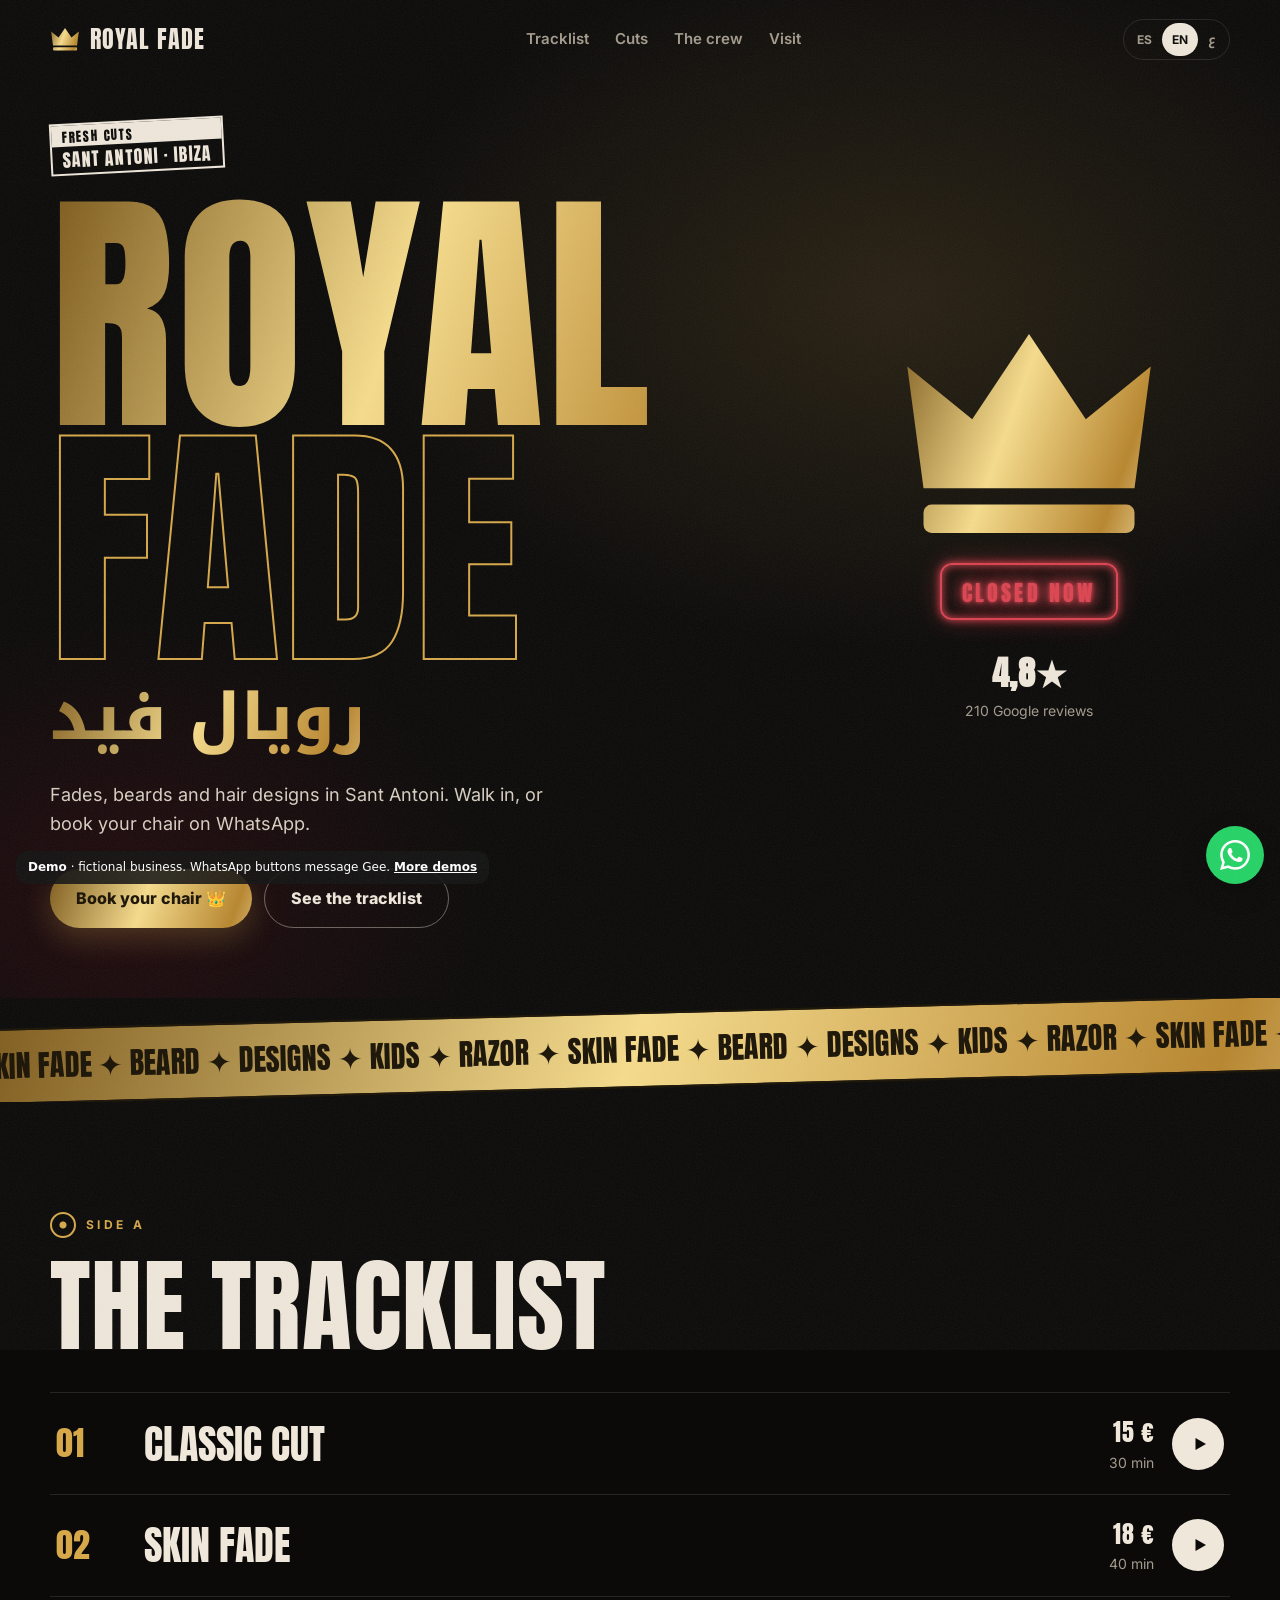
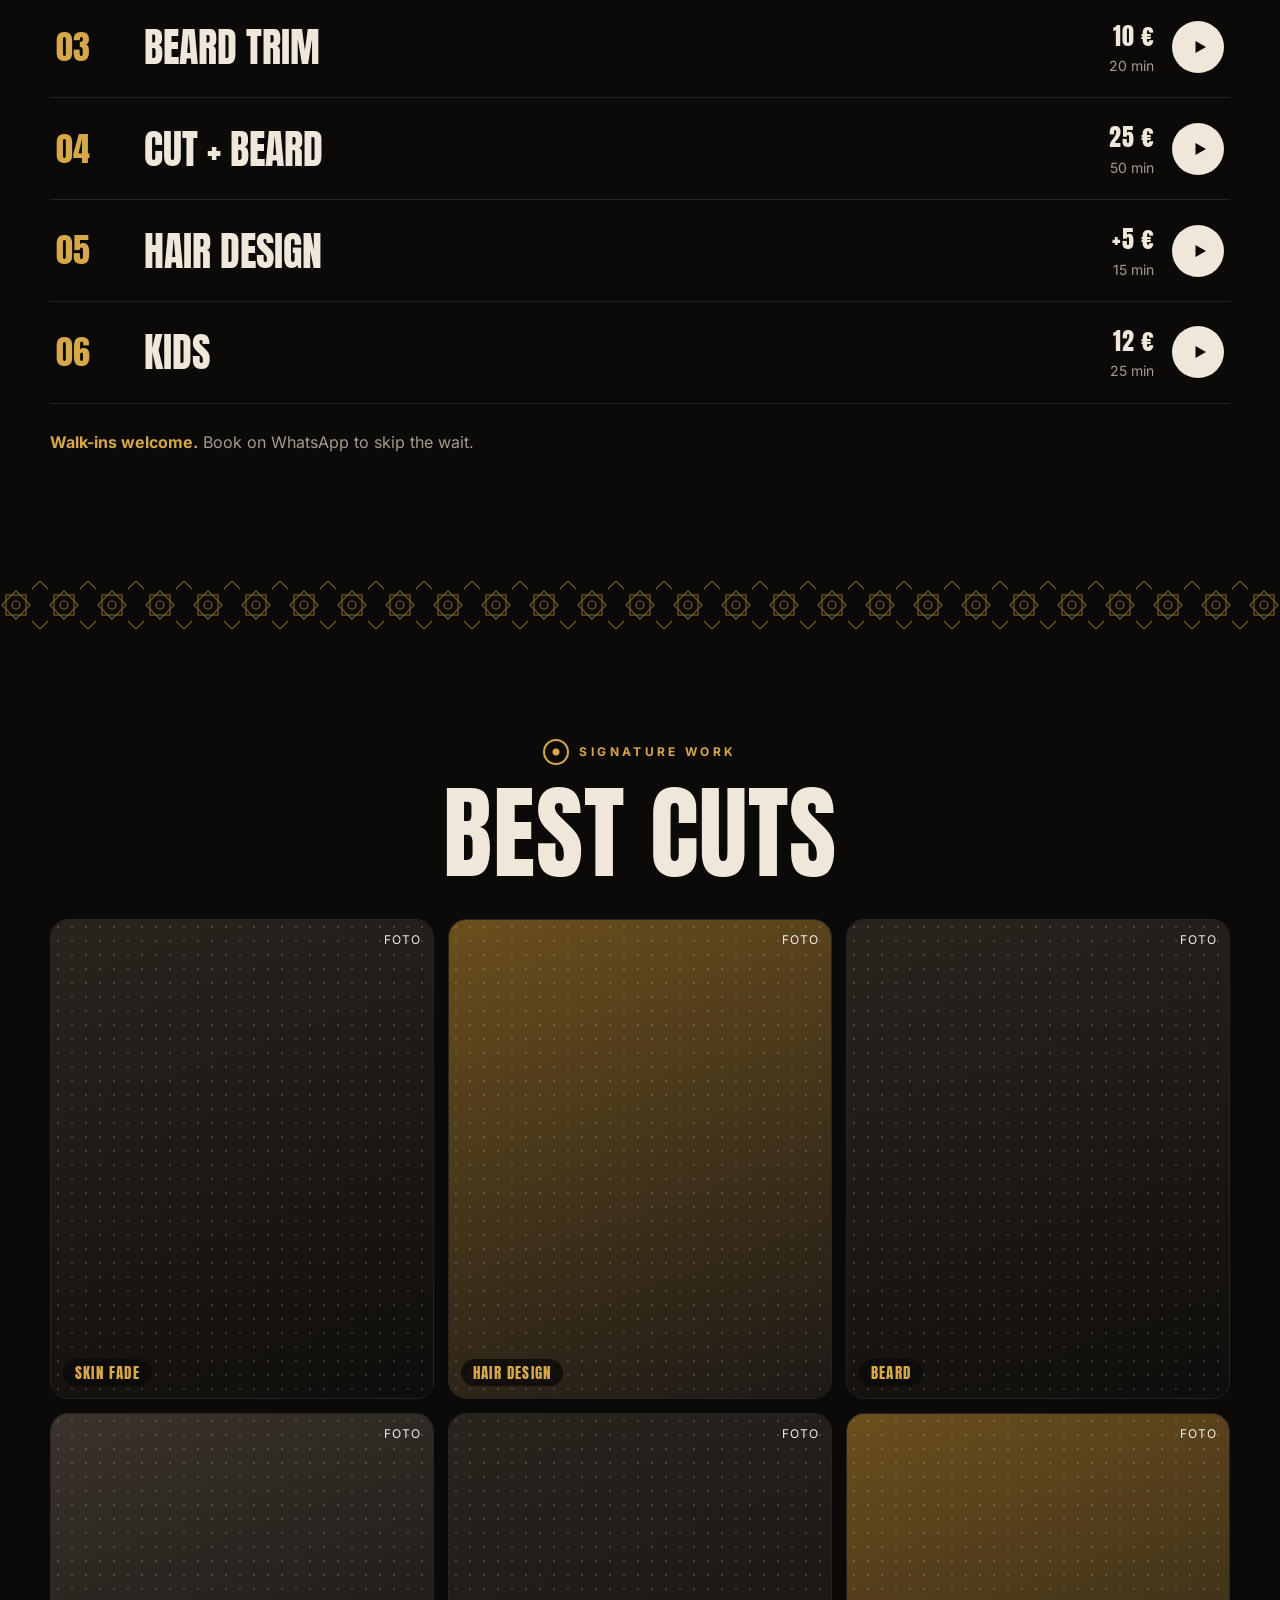
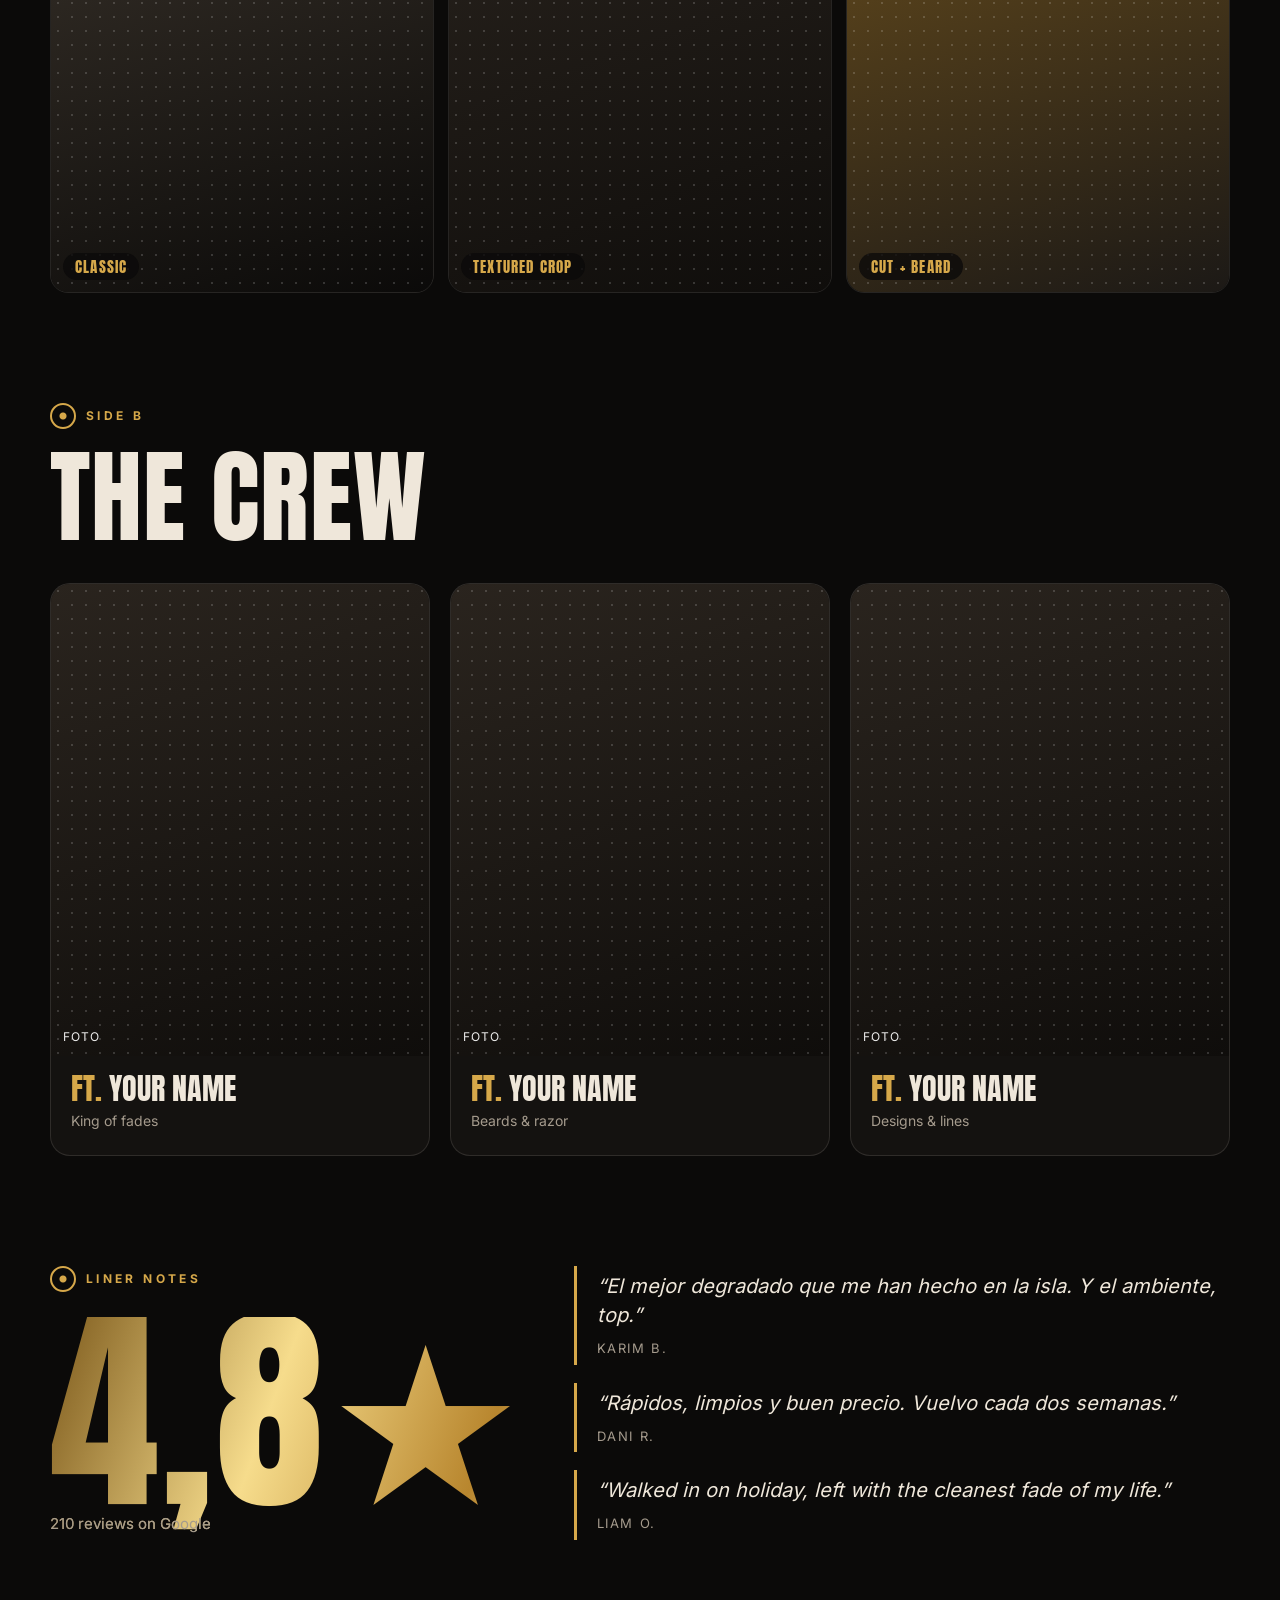
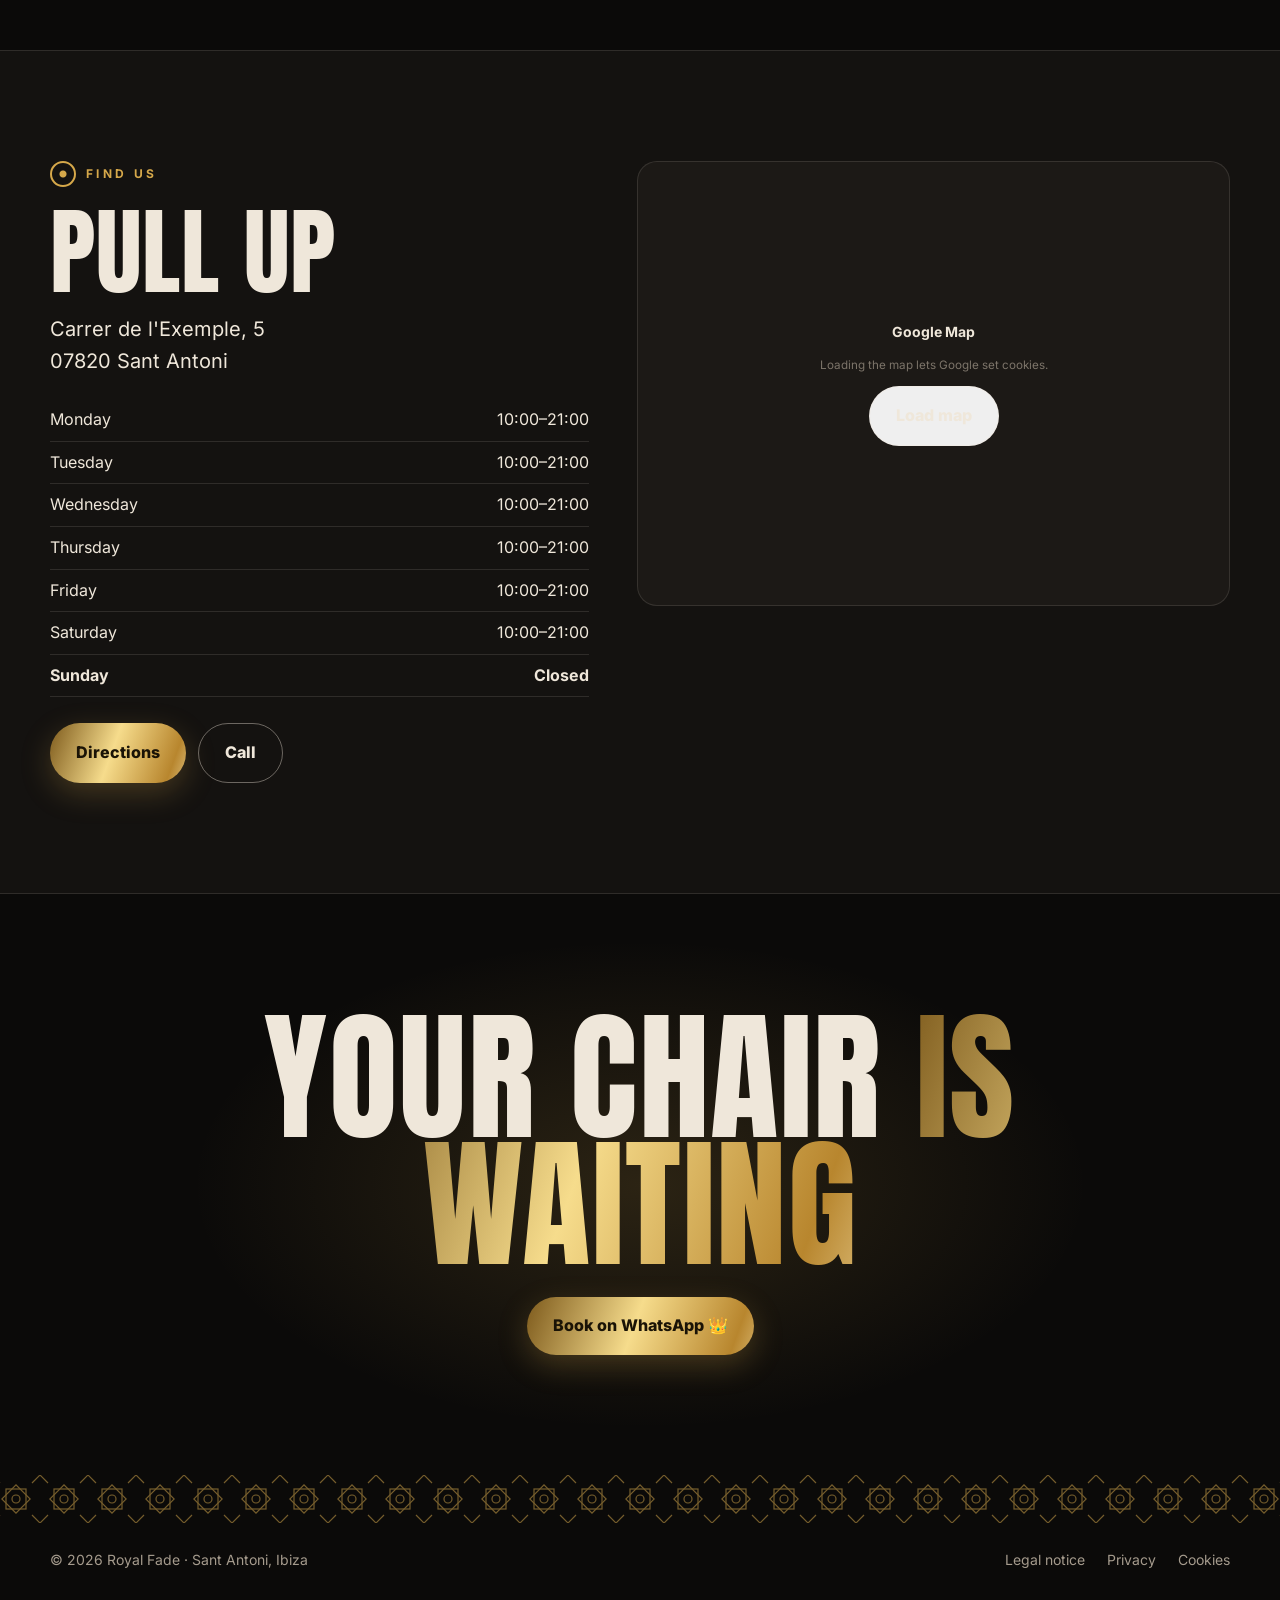
==== commit 87c8a1b1: "Replace before/after slider with best-cuts grid Co-Authored-By: Claude Opus 5.5 <noreply@anthropic.c" ====
--- a/barber/index.html
+++ b/barber/index.html
@@ -94,6 +94,8 @@
   header.solid { background: rgba(11,10,9,.86); backdrop-filter: blur(10px); -webkit-backdrop-filter: blur(10px); border-bottom: 1px solid var(--line); }
   .nav { display: flex; align-items: center; justify-content: space-between; height: 68px; gap: 14px; }
   .logo { display: flex; align-items: center; gap: 10px; text-decoration: none; font-family: var(--display); font-size: 24px; letter-spacing: .04em; text-transform: uppercase; }
+  .logo { white-space: nowrap; }
+  @media (max-width: 900px) { .logo { font-size: 18px; gap: 8px; } .logo .crown { width: 24px; height: 19px; } }
   .crown { display: inline-block; width: 30px; height: 24px; background: var(--foil); background-size: 250% 100%; animation: foil 6s linear infinite; -webkit-mask: var(--crown) center / contain no-repeat; mask: var(--crown) center / contain no-repeat; }
   .nav-links { display: flex; gap: 26px; }
   .nav-links a { text-decoration: none; font-weight: 600; font-size: 15px; color: var(--muted); }
@@ -162,16 +164,18 @@
   .walkin { margin-top: 26px; color: var(--muted); }
   .walkin b { color: var(--gold); }
 
-  /* Before / after */
-  .ba { position: relative; aspect-ratio: 4 / 3; max-width: 760px; margin: 0 auto; border-radius: 22px; overflow: hidden; border: 1px solid var(--line); --x: 50%; }
-  .ba .ph { position: absolute; inset: 0; font-family: var(--display); font-size: 22px; letter-spacing: .1em; }
-  .ba .before { --ph: linear-gradient(135deg, #3a332b, #1c1916); }
-  .ba .after { --ph: linear-gradient(135deg, #6b4f1d, #d6a84a 60%, #f3d27a); clip-path: inset(0 0 0 var(--x)); justify-content: flex-end; }
-  .ba .after > span, .ba .before > span { padding: 16px 18px; }
-  .ba .handle { position: absolute; top: 0; bottom: 0; left: var(--x); width: 3px; background: var(--bone); transform: translateX(-50%); pointer-events: none; }
-  .ba .handle::after { content: "⟷"; position: absolute; top: 50%; left: 50%; transform: translate(-50%, -50%); width: 52px; height: 52px; border-radius: 50%; background: var(--bone); color: var(--black); display: grid; place-items: center; font-size: 22px; box-shadow: 0 6px 20px rgba(0,0,0,.4); }
-  .ba input { position: absolute; inset: 0; width: 100%; height: 100%; opacity: 0; cursor: ew-resize; margin: 0; }
-  .ba-hint { text-align: center; color: var(--muted); font-size: 14px; margin-top: 14px; }
+  /* Best cuts */
+  .cuts { display: grid; grid-template-columns: repeat(3, 1fr); gap: 14px; }
+  .cut { position: relative; aspect-ratio: 4 / 5; border-radius: 18px; overflow: hidden; border: 1px solid var(--line); margin: 0; }
+  .cut .ph { position: absolute; inset: 0; transition: transform .6s ease; --ph: linear-gradient(160deg, #2a241e, #0f0d0b); }
+  .cut:nth-child(2) .ph, .cut:nth-child(6) .ph { --ph: linear-gradient(160deg, #6b4f1d, #1c1916); }
+  .cut:nth-child(4) .ph { --ph: linear-gradient(160deg, #3a332b, #0b0a09); }
+  .cut:hover .ph { transform: scale(1.05); }
+  .cut figcaption { position: absolute; left: 12px; bottom: 12px; z-index: 1; background: rgba(11,10,9,.78); padding: 6px 12px; border-radius: 99px; font: 400 15px/1 var(--display); letter-spacing: .08em; text-transform: uppercase; color: var(--gold); }
+  html[dir="rtl"] .cut figcaption { left: auto; right: 12px; }
+  html[data-lang="ar"] .cut figcaption { font-family: var(--kufi); font-weight: 700; font-size: 13px; letter-spacing: 0; line-height: 1.4; }
+  .cut .ph > span { position: absolute; top: 0; right: 0; }
+  .cuts-note { text-align: center; color: var(--muted); font-size: 14px; margin-top: 16px; }
 
   /* Crew */
   .crew { display: grid; grid-template-columns: repeat(3, 1fr); gap: 20px; }
@@ -227,6 +231,7 @@
     .big-crown { width: 96px; }
     .hero-side .rating { grid-column: 1 / -1; }
     .crew { grid-template-columns: 1fr; }
+    .cuts { grid-template-columns: 1fr 1fr; gap: 10px; }
     .member { display: grid; grid-template-columns: 120px 1fr; align-items: center; }
     .member .ph { aspect-ratio: 1; height: 100%; }
     .track { grid-template-columns: 44px 1fr auto; gap: 12px; }
@@ -246,7 +251,7 @@
     <a class="logo" href="#"><span class="crown" aria-hidden="true"></span>Royal Fade</a>
     <div class="nav-links">
       <a href="#tracklist"><span lang="es">Tracklist</span><span lang="en">Tracklist</span><span lang="ar">القائمة</span></a>
-      <a href="#antes-despues"><span lang="es">Antes / después</span><span lang="en">Before / after</span><span lang="ar">قبل / بعد</span></a>
+      <a href="#cortes"><span lang="es">Cortes</span><span lang="en">Cuts</span><span lang="ar">القصّات</span></a>
       <a href="#crew"><span lang="es">El equipo</span><span lang="en">The crew</span><span lang="ar">الفريق</span></a>
       <a href="#visitanos"><span lang="es">Visítanos</span><span lang="en">Visit</span><span lang="ar">زورونا</span></a>
     </div>
@@ -309,18 +314,20 @@
 
   <div class="zellige" aria-hidden="true"></div>
 
-  <section id="antes-despues">
+  <section id="cortes">
     <div class="wrap">
       <div class="sec-head reveal" style="justify-content:center;text-align:center">
-        <div><span class="side"><span lang="es">El sello de la casa</span><span lang="en">Signature work</span><span lang="ar">بصمتنا</span></span><h2 class="display"><span lang="es">Antes / después</span><span lang="en">Before / after</span><span lang="ar">قبل / بعد</span></h2></div>
-      </div>
-      <div class="ba reveal" dir="ltr">
-        <div class="ph before"><span><span lang="es">Antes</span><span lang="en">Before</span><span lang="ar">قبل</span> · <span lang="es">foto</span><span lang="en">photo</span><span lang="ar">صورة</span></span></div>
-        <div class="ph after"><span><span lang="es">Después</span><span lang="en">After</span><span lang="ar">بعد</span> · <span lang="es">foto</span><span lang="en">photo</span><span lang="ar">صورة</span></span></div>
-        <div class="handle"></div>
-        <input type="range" min="0" max="100" value="50" aria-label="Antes / después" data-ba>
-      </div>
-      <p class="ba-hint"><span lang="es">Desliza para ver el cambio</span><span lang="en">Drag to see the change</span><span lang="ar">اسحب لترى الفرق</span></p>
+        <div><span class="side"><span lang="es">El sello de la casa</span><span lang="en">Signature work</span><span lang="ar">بصمتنا</span></span><h2 class="display"><span lang="es">Los mejores cortes</span><span lang="en">Best cuts</span><span lang="ar">أفضل القصّات</span></h2></div>
+      </div>
+      <!-- EDIT: 6 photos of their best cuts (back/side of head, or customers who agreed). -->
+      <div class="cuts">
+        <figure class="cut reveal"><div class="ph"><span>Foto</span></div><figcaption><span lang="es">Degradado</span><span lang="en">Skin fade</span><span lang="ar">تدريج</span></figcaption></figure>
+        <figure class="cut reveal"><div class="ph"><span>Foto</span></div><figcaption><span lang="es">Diseño</span><span lang="en">Hair design</span><span lang="ar">رسم على الشعر</span></figcaption></figure>
+        <figure class="cut reveal"><div class="ph"><span>Foto</span></div><figcaption><span lang="es">Barba</span><span lang="en">Beard</span><span lang="ar">لحية</span></figcaption></figure>
+        <figure class="cut reveal"><div class="ph"><span>Foto</span></div><figcaption><span lang="es">Clásico</span><span lang="en">Classic</span><span lang="ar">كلاسيكي</span></figcaption></figure>
+        <figure class="cut reveal"><div class="ph"><span>Foto</span></div><figcaption><span lang="es">Texturizado</span><span lang="en">Textured crop</span><span lang="ar">قصة مموجة</span></figcaption></figure>
+        <figure class="cut reveal"><div class="ph"><span>Foto</span></div><figcaption><span lang="es">Corte + barba</span><span lang="en">Cut + beard</span><span lang="ar">قصة + لحية</span></figcaption></figure>
+      </div>
     </div>
   </section>
 
@@ -403,9 +410,6 @@
     }
     addEventListener('scroll', onScroll, { passive: true });
     onScroll();
-    document.querySelectorAll('[data-ba]').forEach(function (r) {
-      r.addEventListener('input', function () { r.parentNode.style.setProperty('--x', r.value + '%'); });
-    });
   })();
 </script>
 <!-- Legal pages (LSSI-CE + RGPD). Fill every highlighted [placeholder] per client.
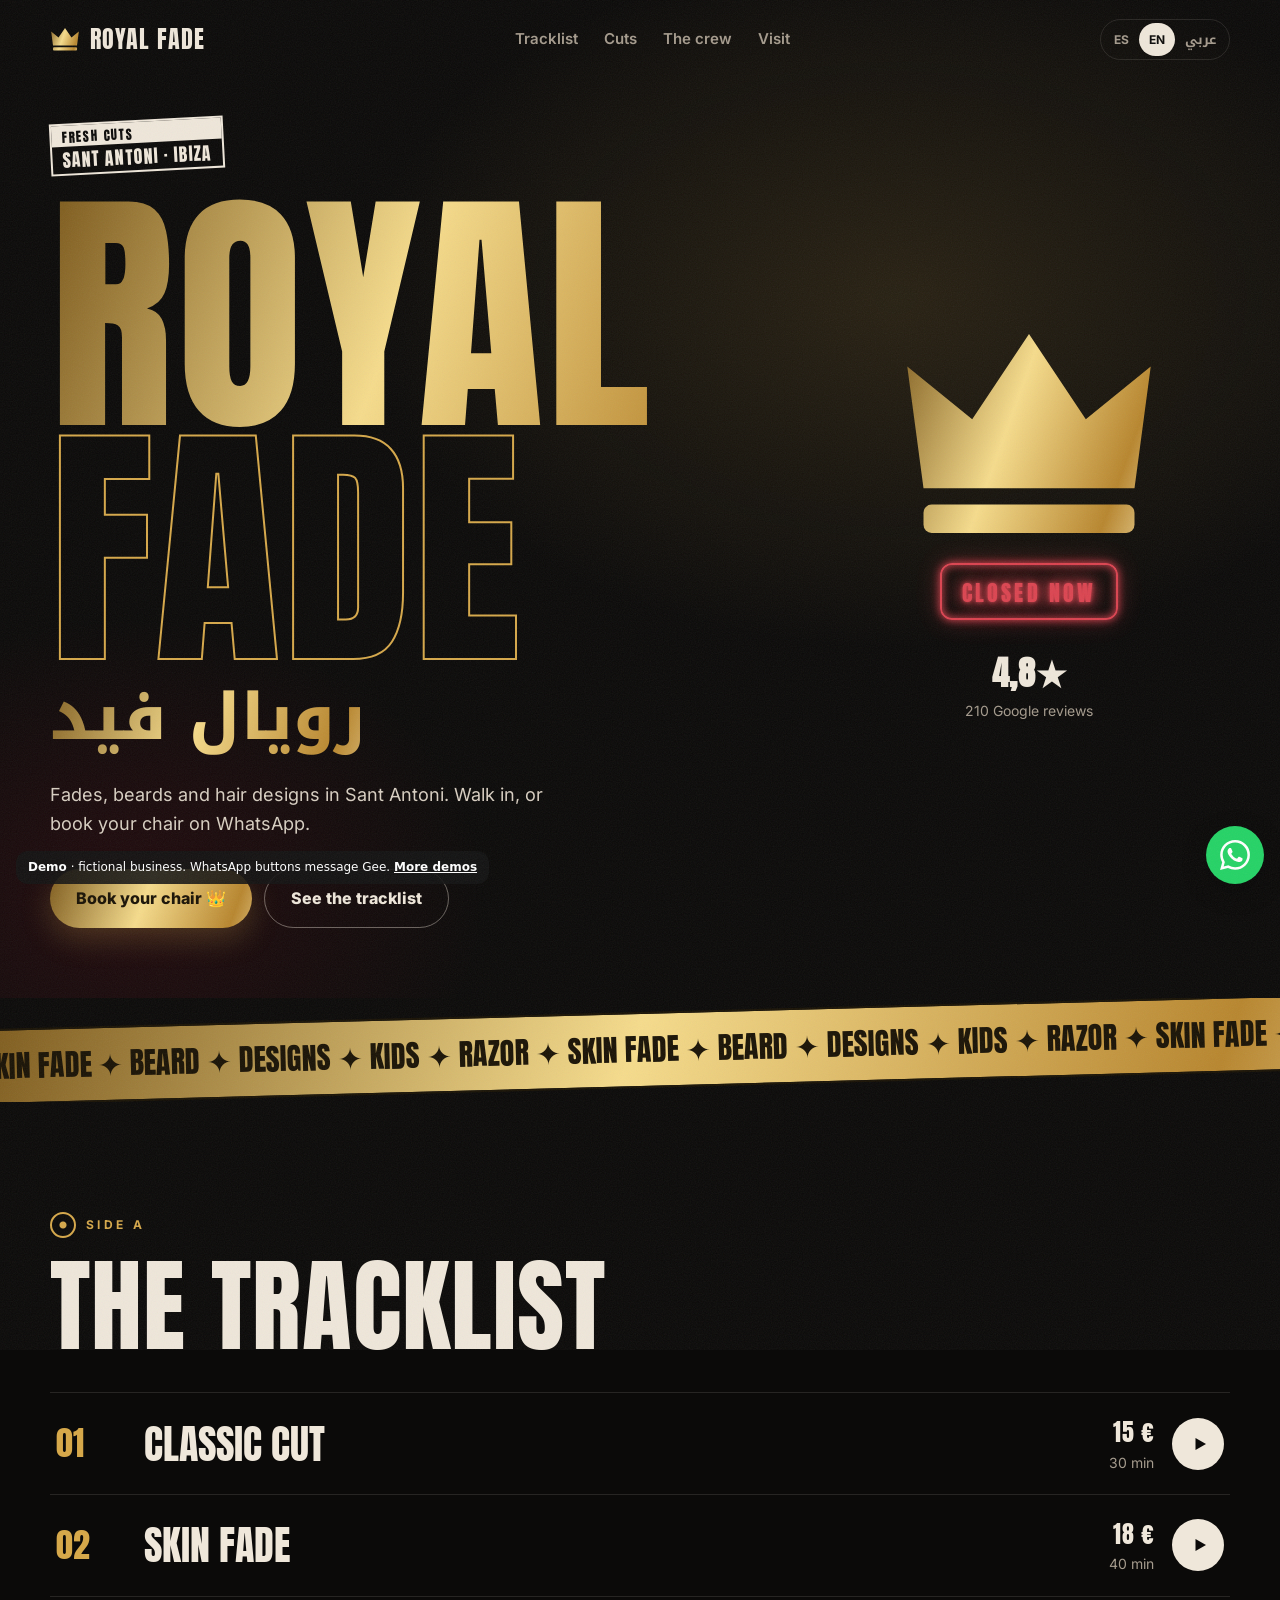
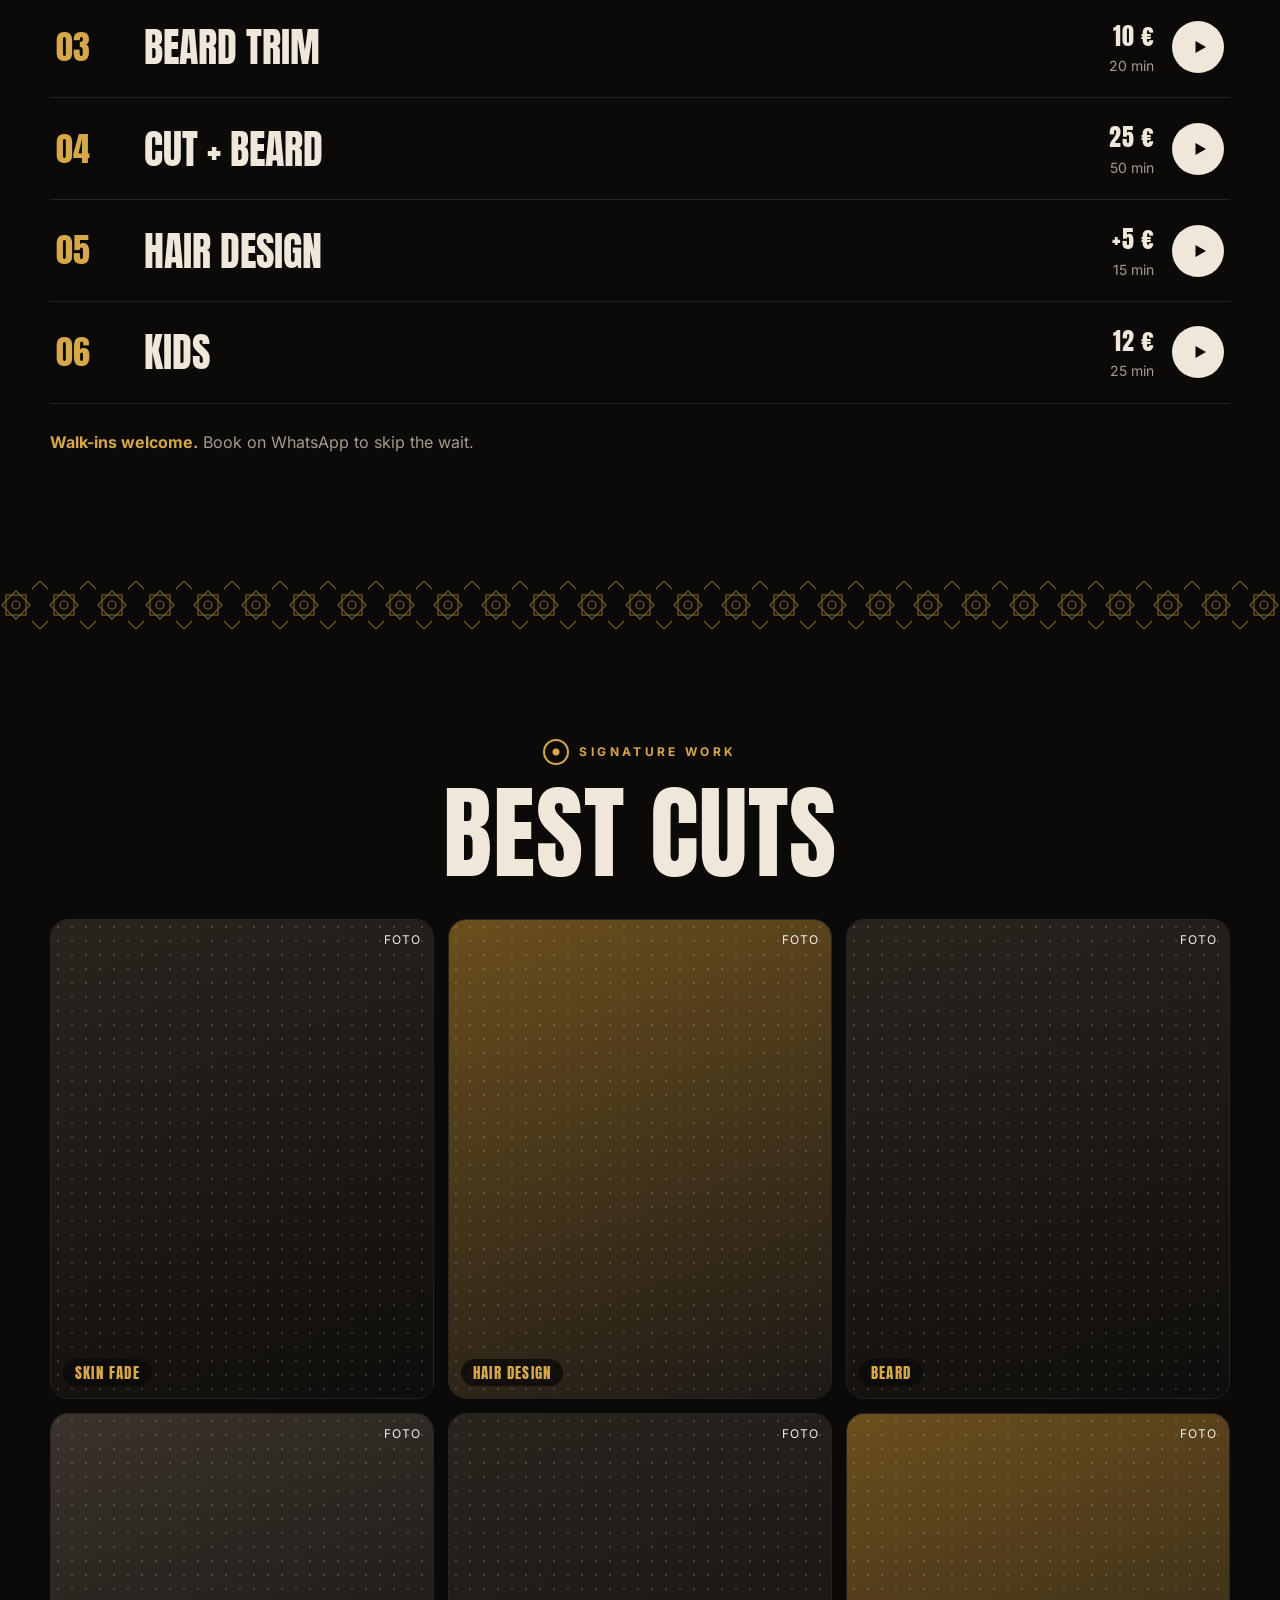
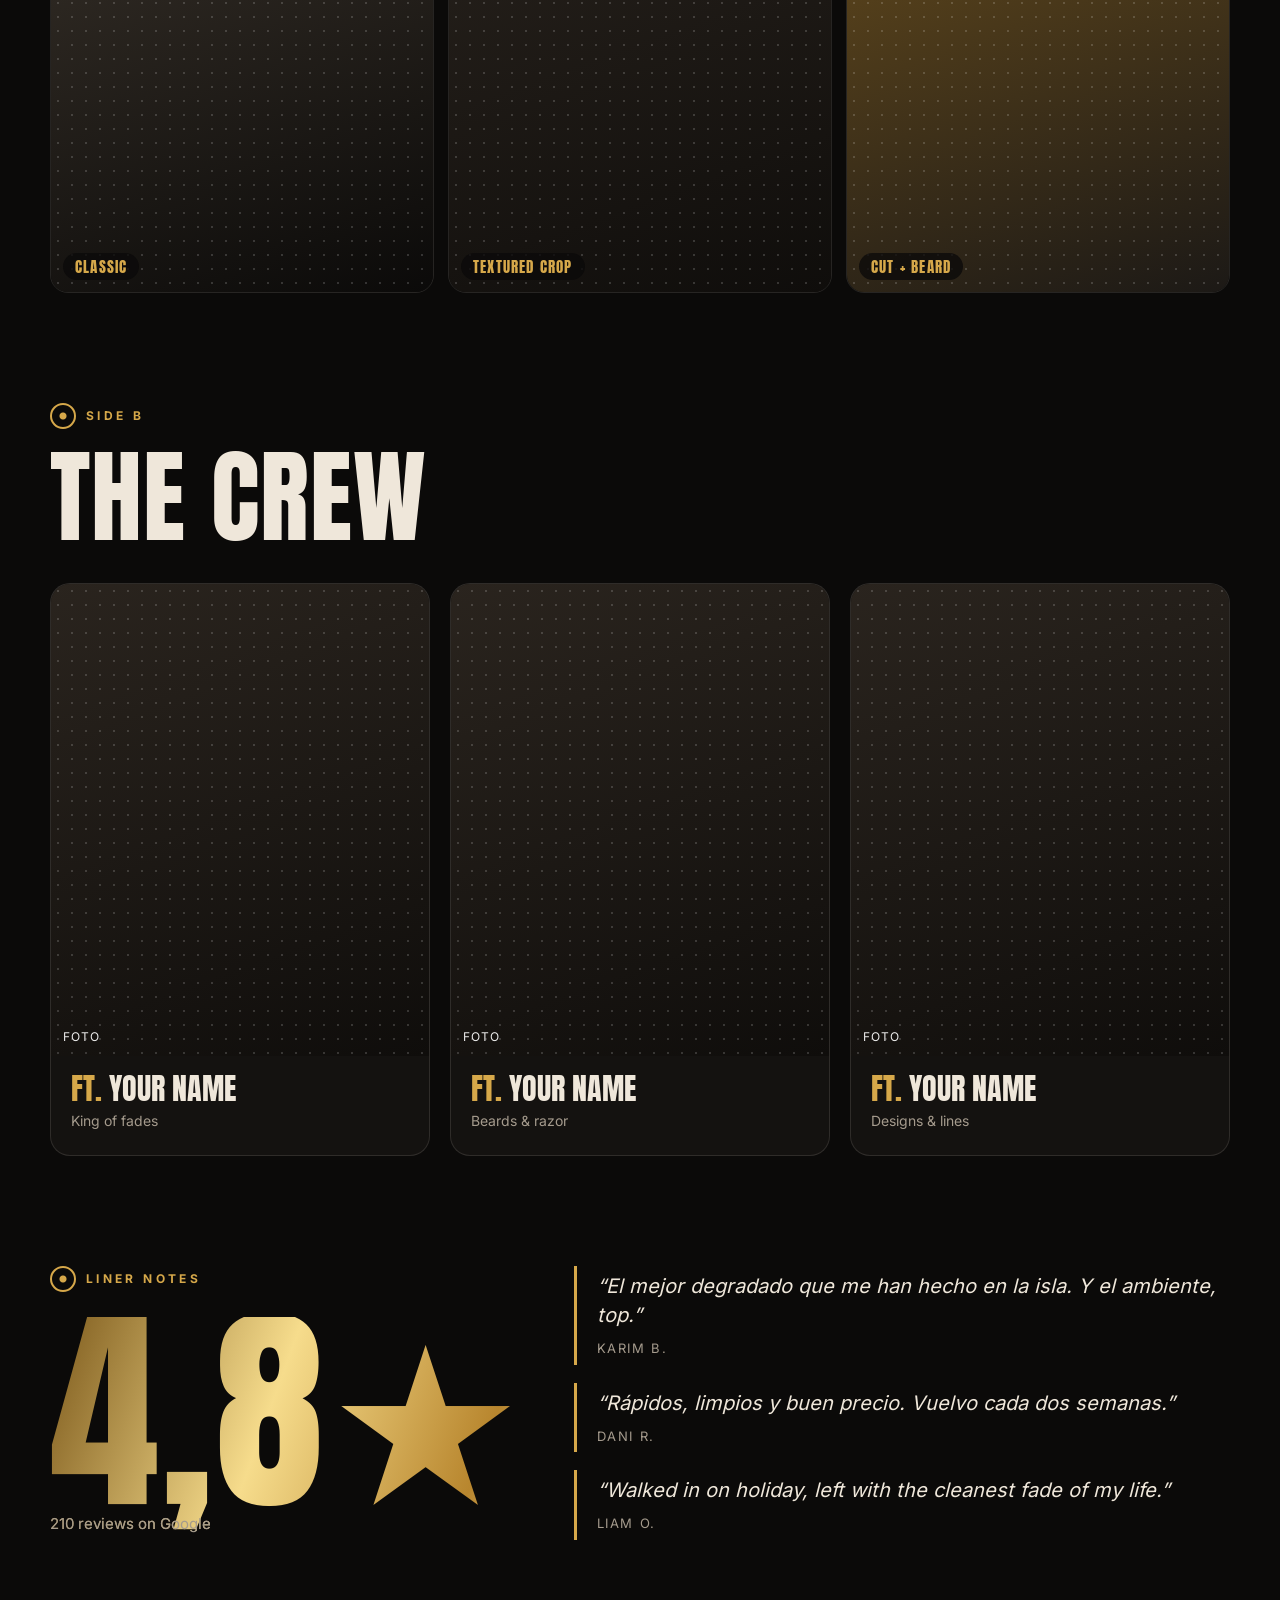
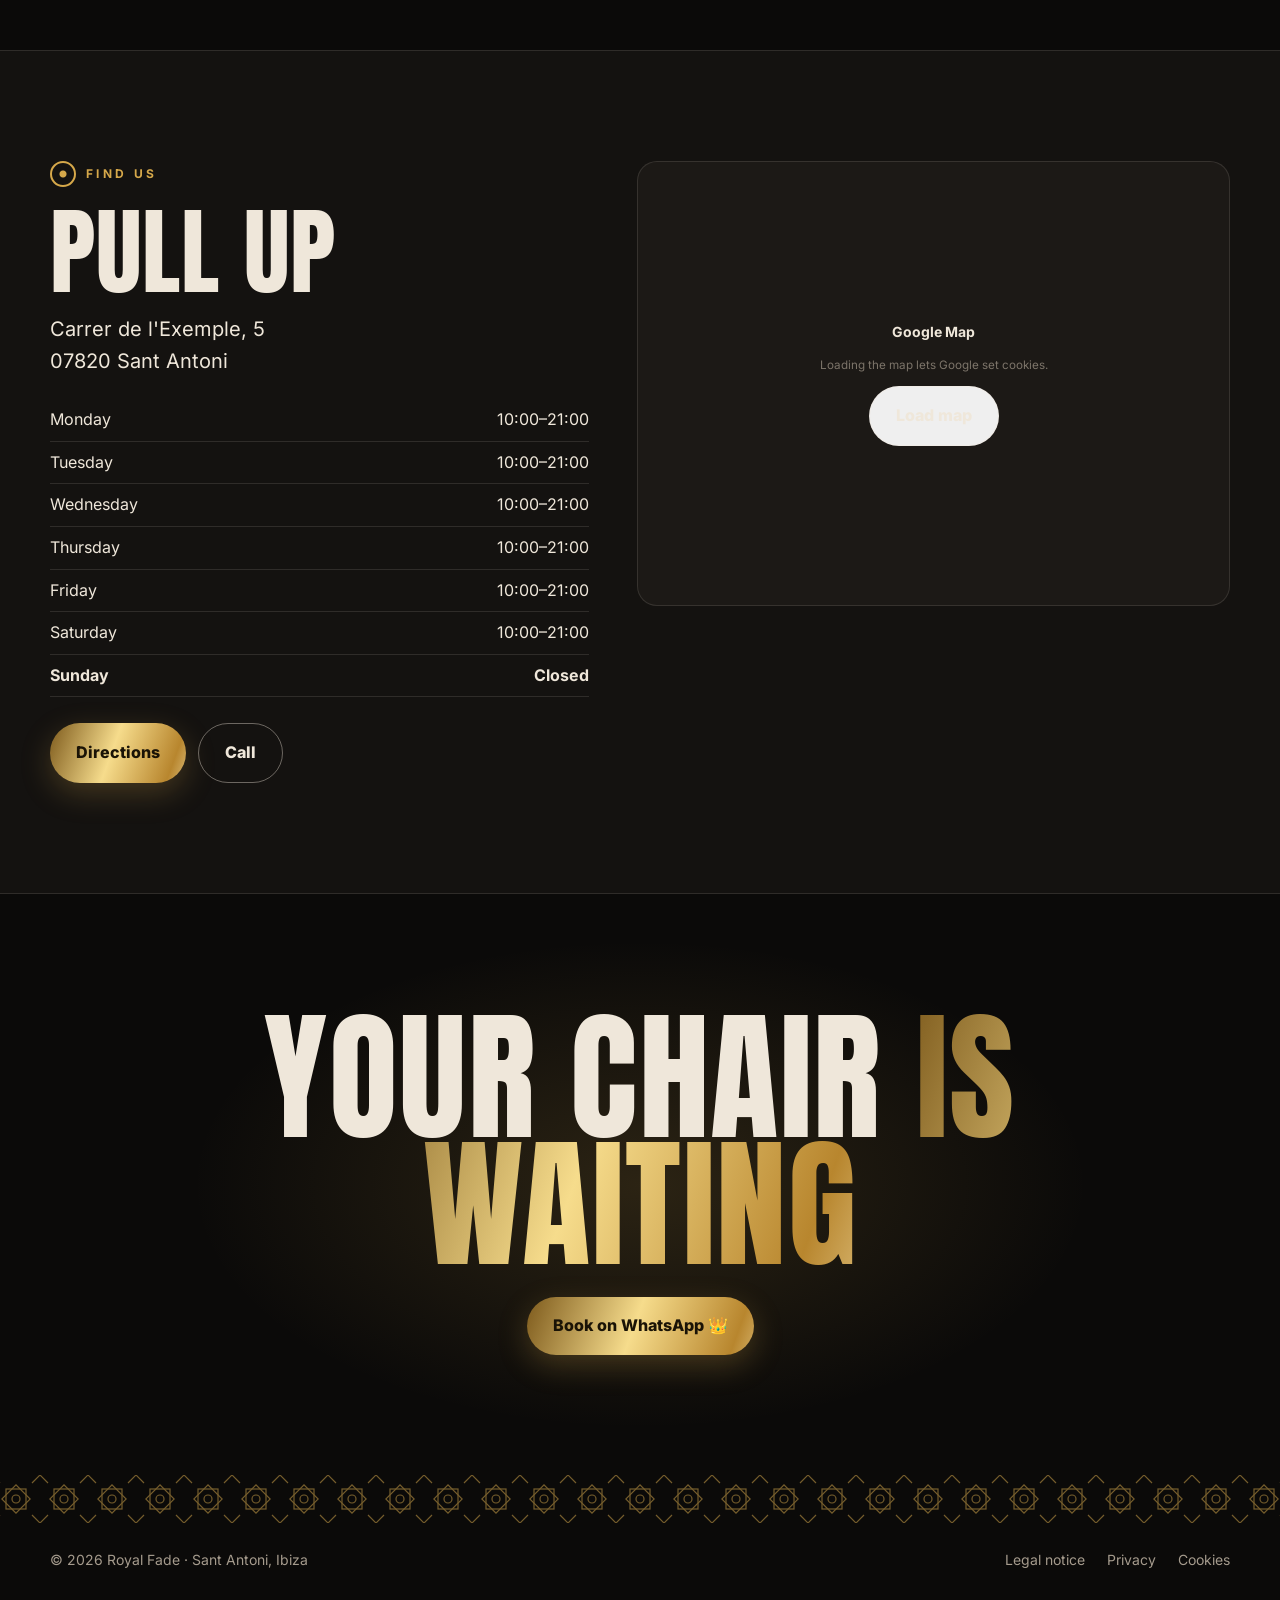
==== commit 20723782: "Arabic language button shows عربي Co-Authored-By: Claude Opus 5.5 <noreply@anthropic.com>" ====
--- a/barber/index.html
+++ b/barber/index.html
@@ -248,7 +248,7 @@
 <div class="pole" aria-hidden="true"></div>
 <header>
   <nav class="wrap nav" aria-label="Principal">
-    <a class="logo" href="#"><span class="crown" aria-hidden="true"></span>Royal Fade</a>
+    <a class="logo" href="#" translate="no"><span class="crown" aria-hidden="true"></span>Royal Fade</a>
     <div class="nav-links">
       <a href="#tracklist"><span lang="es">Tracklist</span><span lang="en">Tracklist</span><span lang="ar">القائمة</span></a>
       <a href="#cortes"><span lang="es">Cortes</span><span lang="en">Cuts</span><span lang="ar">القصّات</span></a>
@@ -256,10 +256,10 @@
       <a href="#visitanos"><span lang="es">Visítanos</span><span lang="en">Visit</span><span lang="ar">زورونا</span></a>
     </div>
     <div class="nav-right">
-      <div class="langs" role="group" aria-label="Idioma / Language / اللغة">
+      <div class="langs" translate="no" role="group" aria-label="Idioma / Language / اللغة">
         <button type="button" data-lang-set="es">ES</button>
         <button type="button" data-lang-set="en">EN</button>
-        <button type="button" data-lang-set="ar">ع</button>
+        <button type="button" data-lang-set="ar" lang="ar-MA">عربي</button>
       </div>
       <button class="nav-toggle" type="button" data-nav-toggle aria-label="Menu" aria-expanded="false"><span></span><span></span><span></span></button>
     </div>
@@ -271,8 +271,8 @@
     <div class="wrap hero-grid">
       <div>
         <div class="sticker" aria-hidden="true"><span><span lang="es">Cortes frescos</span><span lang="en">Fresh cuts</span><span lang="ar">قصّات جديدة</span></span><span>Sant Antoni · Ibiza</span></div>
-        <h1 class="display title"><span class="w1 foil">Royal</span><span class="w2">Fade</span></h1>
-        <p class="arname" lang="ar-MA"><span class="foil">رويال فيد</span></p>
+        <h1 class="display title" translate="no"><span class="w1 foil">Royal</span><span class="w2">Fade</span></h1>
+        <p class="arname" lang="ar-MA" translate="no"><span class="foil">رويال فيد</span></p>
         <p class="lead"><span lang="es">Degradados, barbas y diseños en Sant Antoni. Ven sin cita o reserva tu silla por WhatsApp.</span><span lang="en">Fades, beards and hair designs in Sant Antoni. Walk in, or book your chair on WhatsApp.</span><span lang="ar">تدريج، لحية وتصاميم في سانت أنطوني. تعال بدون موعد أو احجز كرسيك عبر واتساب.</span></p>
         <div class="actions">
           <a class="btn btn-gold" data-wa href="#"><span lang="es">Reserva tu silla 👑</span><span lang="en">Book your chair 👑</span><span lang="ar">احجز كرسيك 👑</span></a>
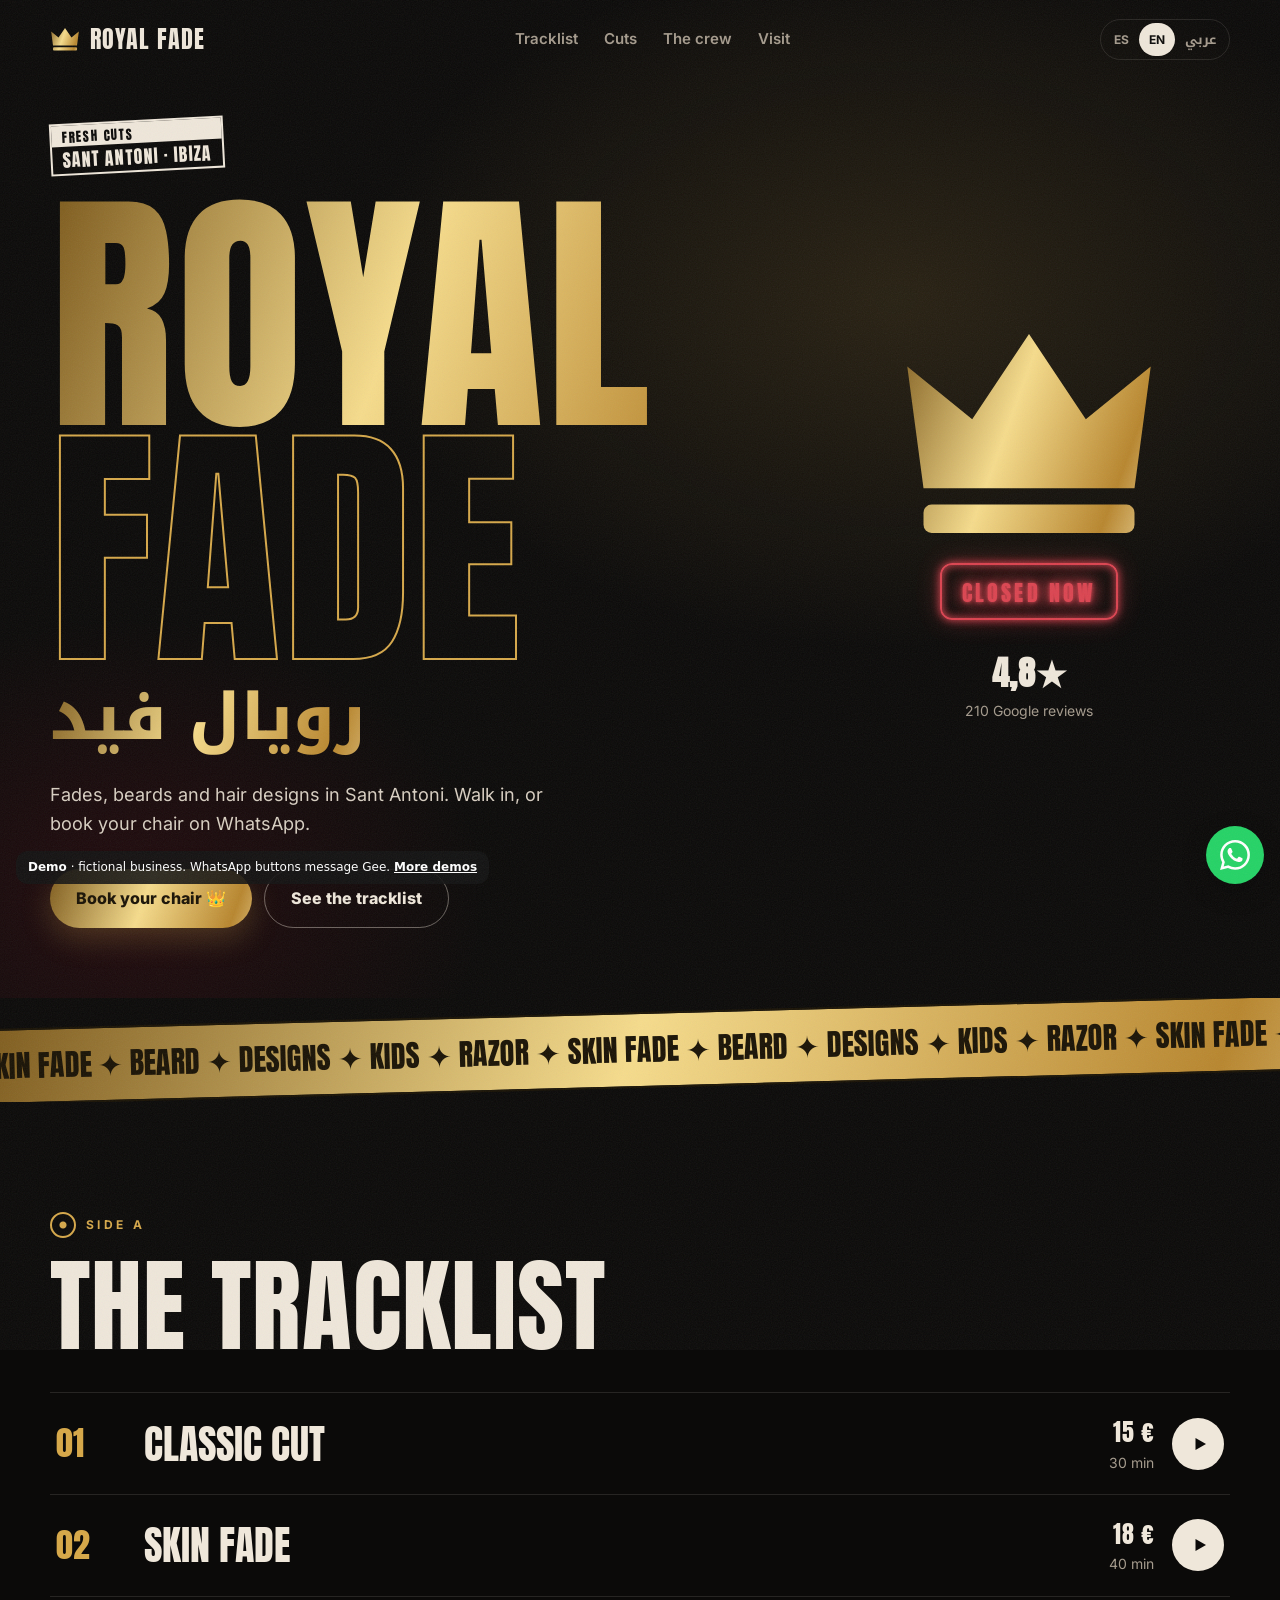
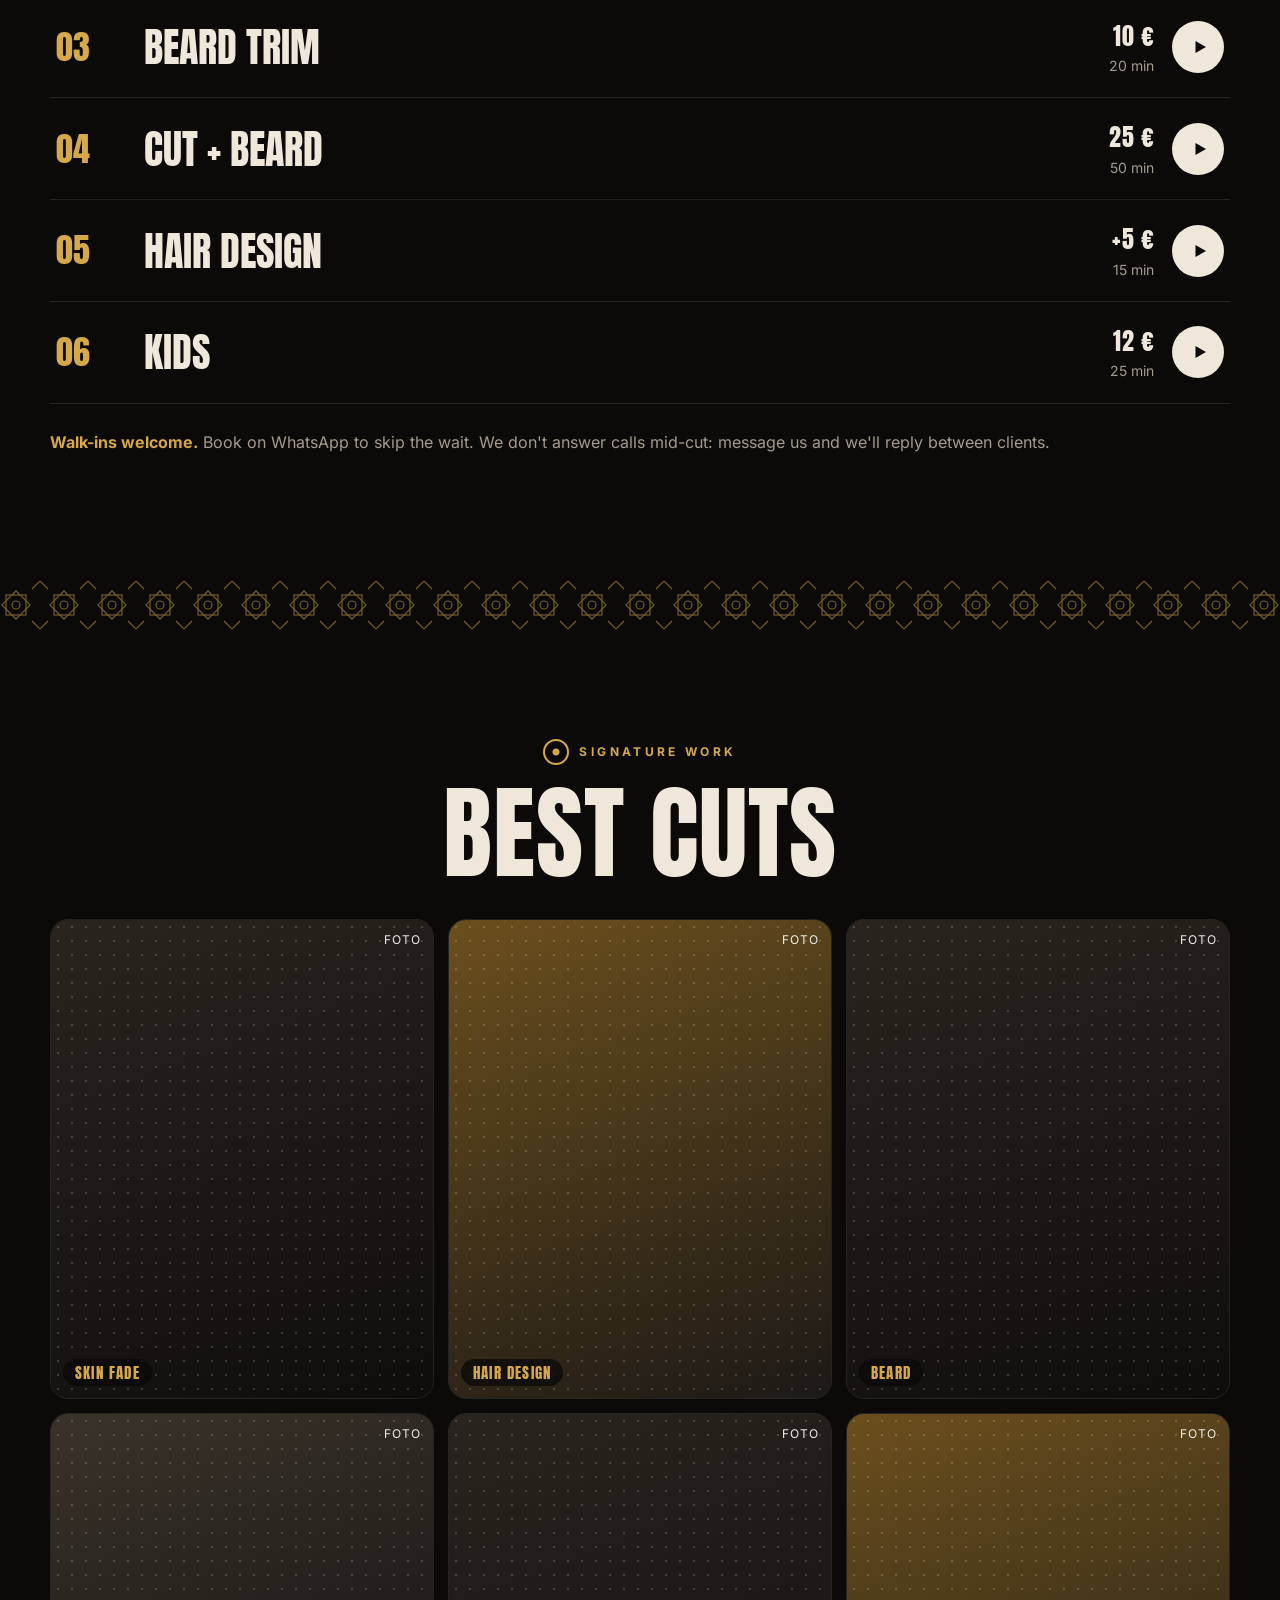
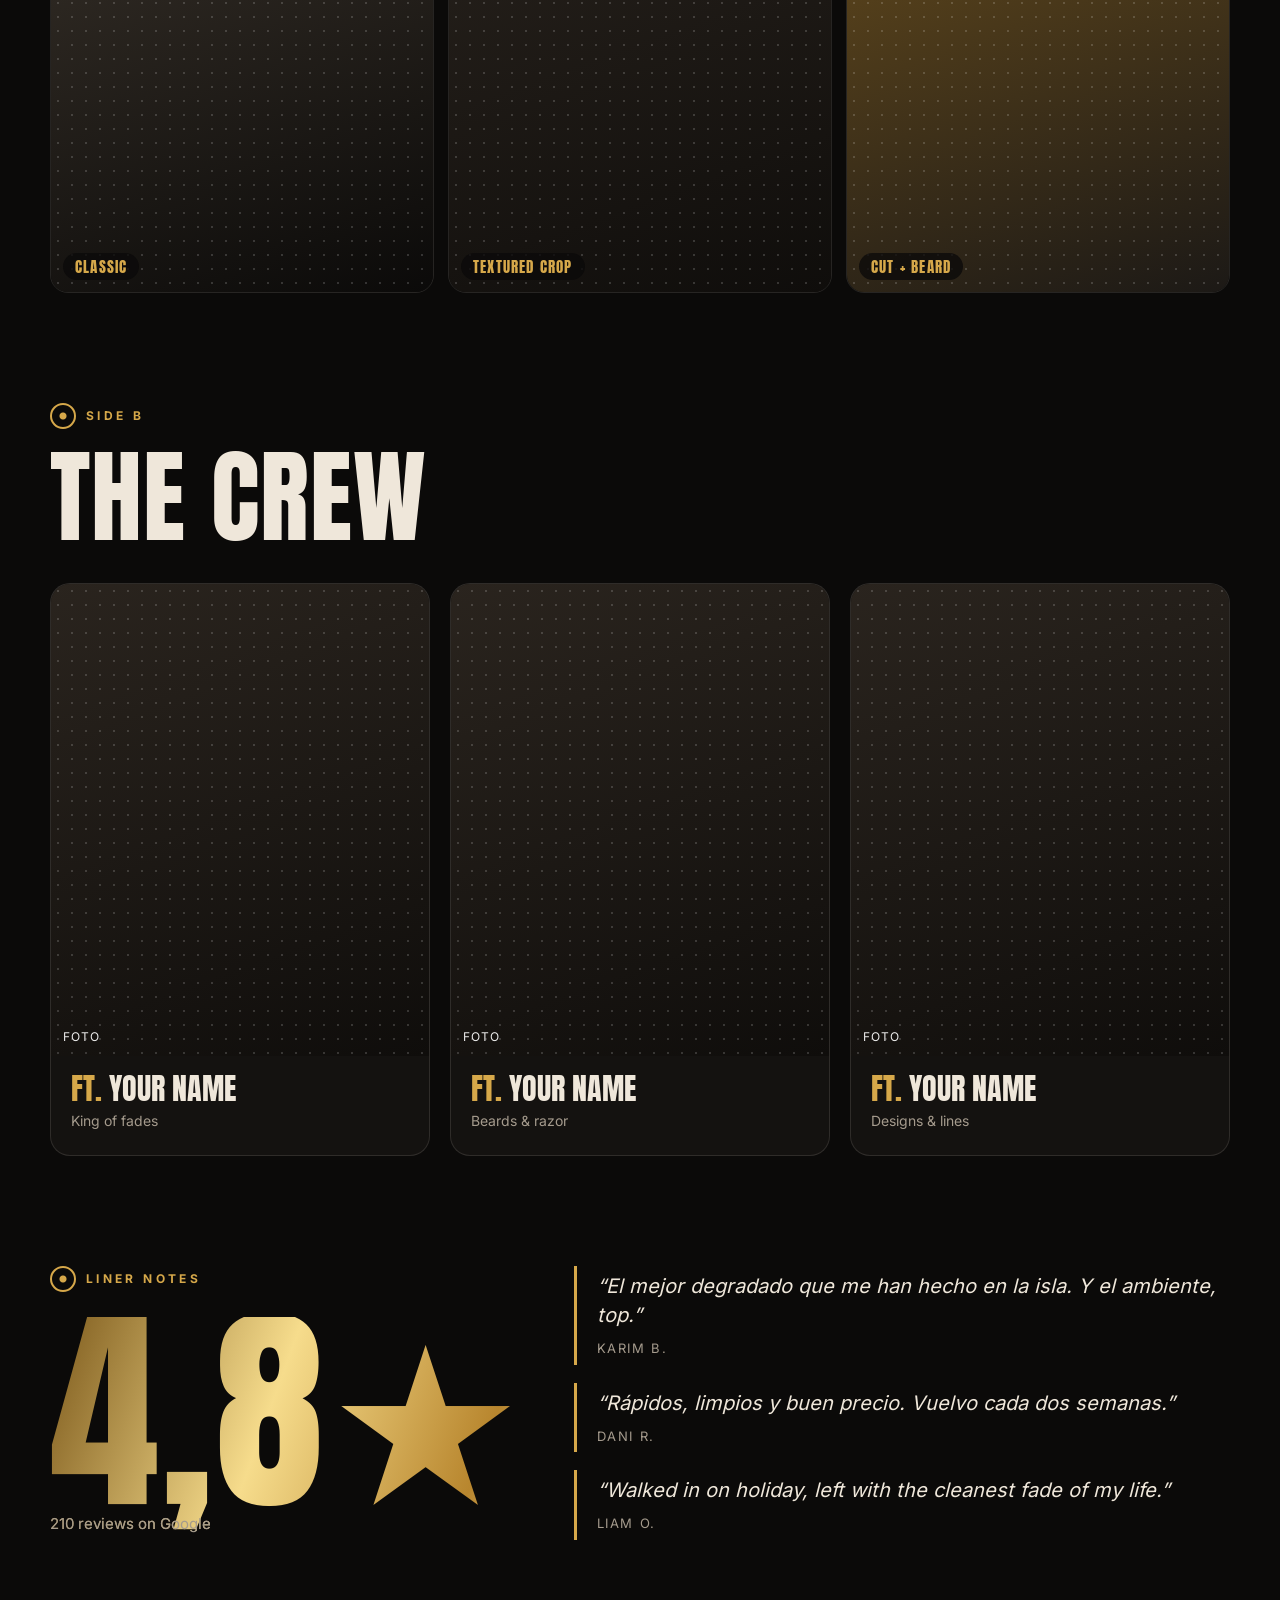
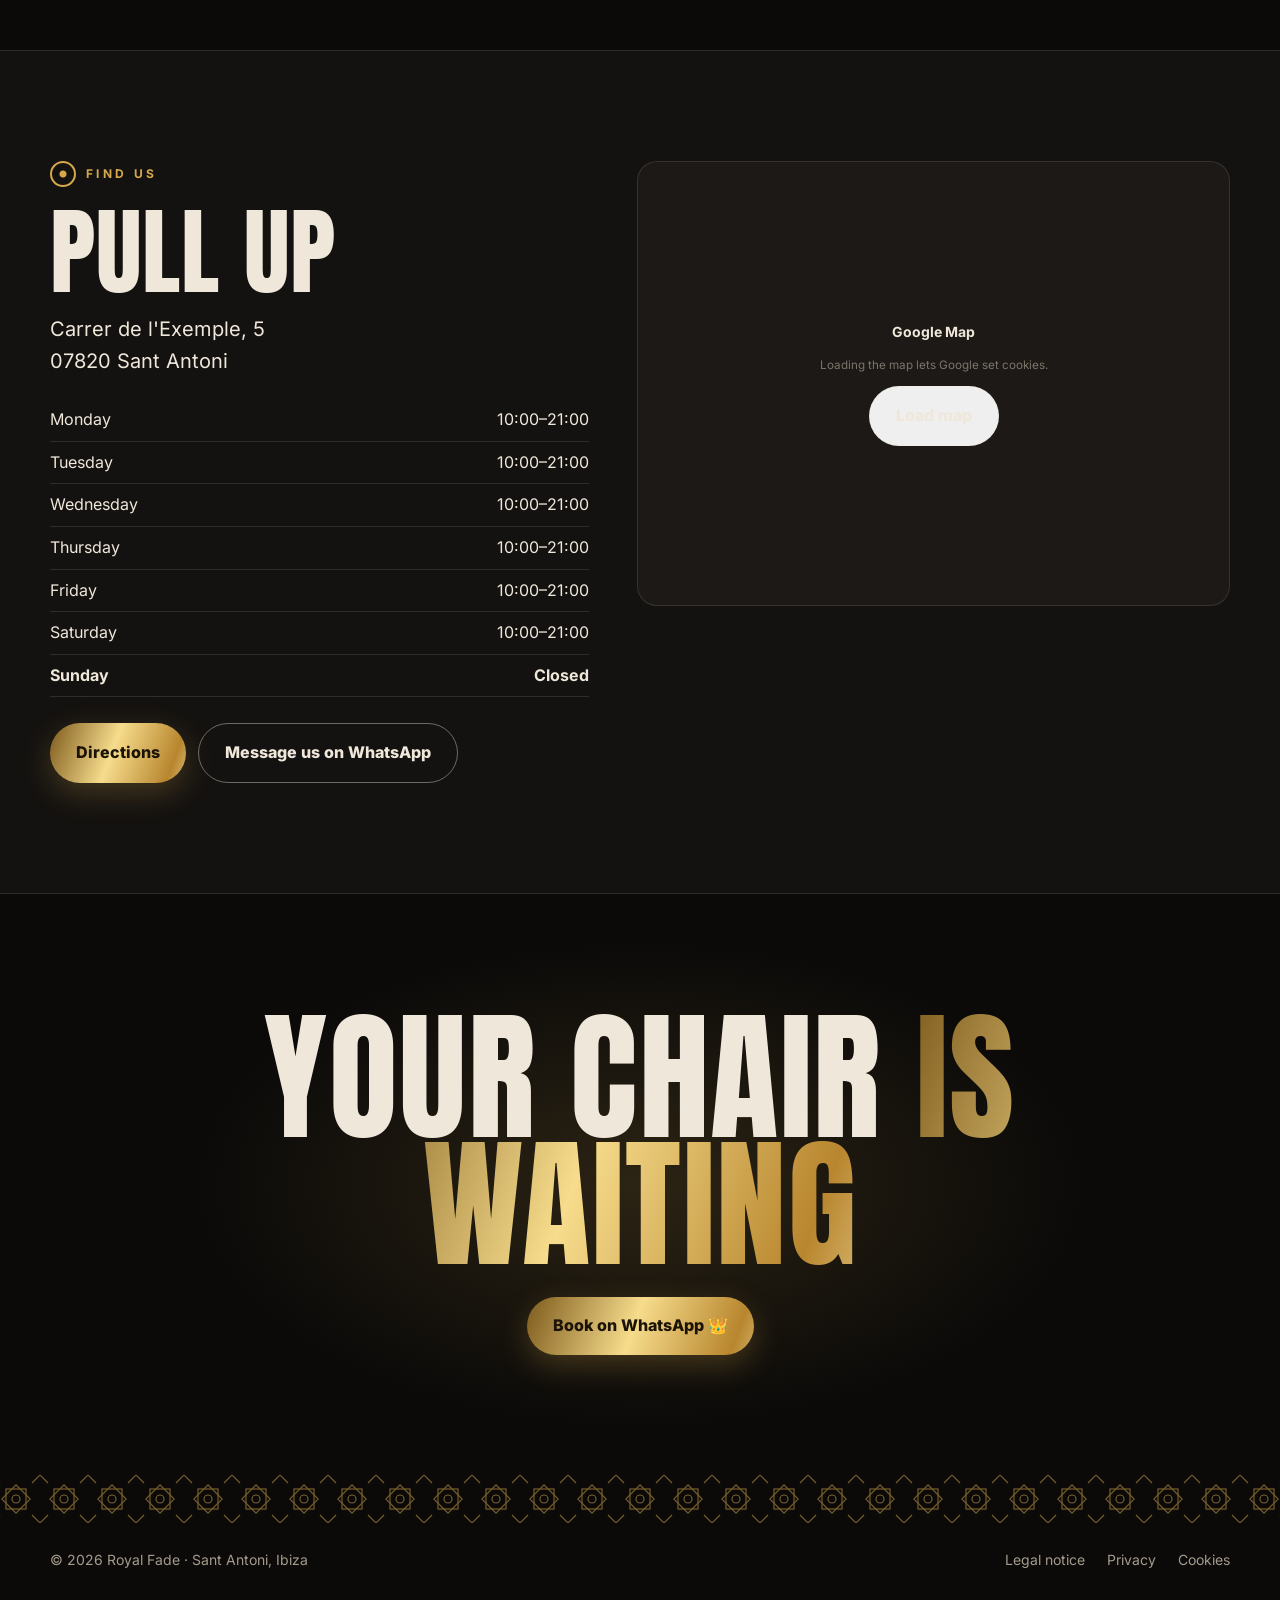
==== commit a935fb79: "Barber pages WhatsApp-first (no call button); price sheet adds AI booking assistant Co-Authored-By: " ====
--- a/barber/index.html
+++ b/barber/index.html
@@ -308,7 +308,7 @@
         <div class="track reveal"><span class="no">05</span><span class="name"><span lang="es">Diseño / líneas</span><span lang="en">Hair design</span><span lang="ar">رسم على الشعر</span></span><span class="meta"><b>+5 €</b>15 min</span><a class="play" data-wa href="#" data-wa-es="Hola Royal Fade, quería reservar: Diseño" data-wa-en="Hi Royal Fade, I'd like to book: Hair design" data-wa-ar="مرحبًا، أريد حجز: رسم على الشعر" aria-label="Reservar"><svg viewBox="0 0 24 24" fill="currentColor"><path d="M6 4l14 8-14 8z"/></svg></a></div>
         <div class="track reveal"><span class="no">06</span><span class="name"><span lang="es">Niños</span><span lang="en">Kids</span><span lang="ar">أطفال</span></span><span class="meta"><b>12 €</b>25 min</span><a class="play" data-wa href="#" data-wa-es="Hola Royal Fade, quería reservar: Corte niño" data-wa-en="Hi Royal Fade, I'd like to book: Kids cut" data-wa-ar="مرحبًا، أريد حجز: قصة أطفال" aria-label="Reservar"><svg viewBox="0 0 24 24" fill="currentColor"><path d="M6 4l14 8-14 8z"/></svg></a></div>
       </div>
-      <p class="walkin reveal"><span lang="es"><b>Sin cita:</b> ven cuando quieras. Reservando por WhatsApp no esperas.</span><span lang="en"><b>Walk-ins welcome.</b> Book on WhatsApp to skip the wait.</span><span lang="ar"><b>بدون موعد:</b> تعال متى شئت. احجز عبر واتساب ولا تنتظر.</span></p>
+      <p class="walkin reveal"><span lang="es"><b>Sin cita:</b> ven cuando quieras. Reservando por WhatsApp no esperas. Mientras cortamos no cogemos el teléfono: escríbenos y te contestamos entre clientes.</span><span lang="en"><b>Walk-ins welcome.</b> Book on WhatsApp to skip the wait. We don't answer calls mid-cut: message us and we'll reply between clients.</span><span lang="ar"><b>بدون موعد:</b> تعال متى شئت. احجز عبر واتساب ولا تنتظر. لا نرد على المكالمات أثناء القص: راسلنا وسنرد بين الزبائن.</span></p>
     </div>
   </section>
 
@@ -368,7 +368,7 @@
         <ul data-hours></ul>
         <div class="actions" style="margin-top:26px">
           <a class="btn btn-gold" data-directions href="#"><span lang="es">Cómo llegar</span><span lang="en">Directions</span><span lang="ar">الاتجاهات</span></a>
-          <a class="btn btn-line" data-tel href="#"><span lang="es">Llamar</span><span lang="en">Call</span><span lang="ar">اتصل</span></a>
+          <a class="btn btn-line" data-wa href="#"><span lang="es">Escríbenos por WhatsApp</span><span lang="en">Message us on WhatsApp</span><span lang="ar">راسلنا عبر واتساب</span></a>
         </div>
       </div>
       <div class="map-box reveal" data-map>
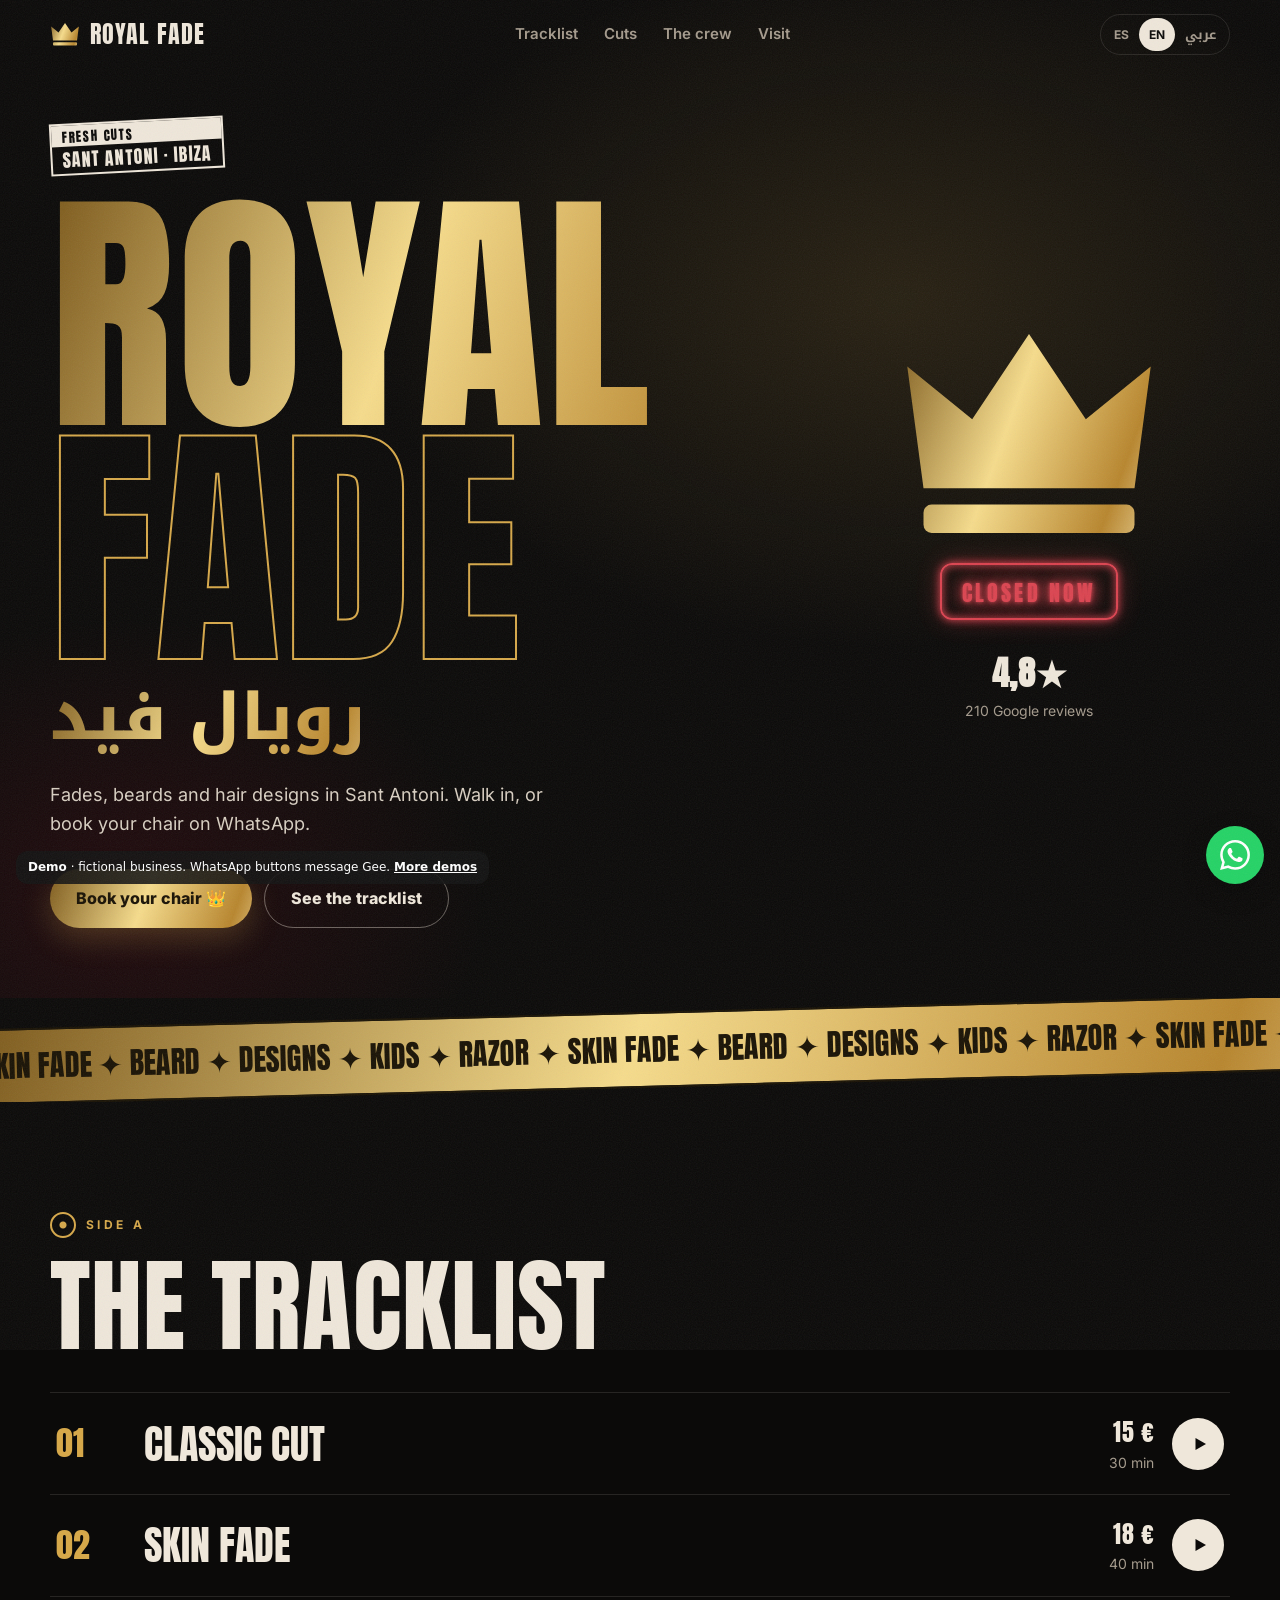
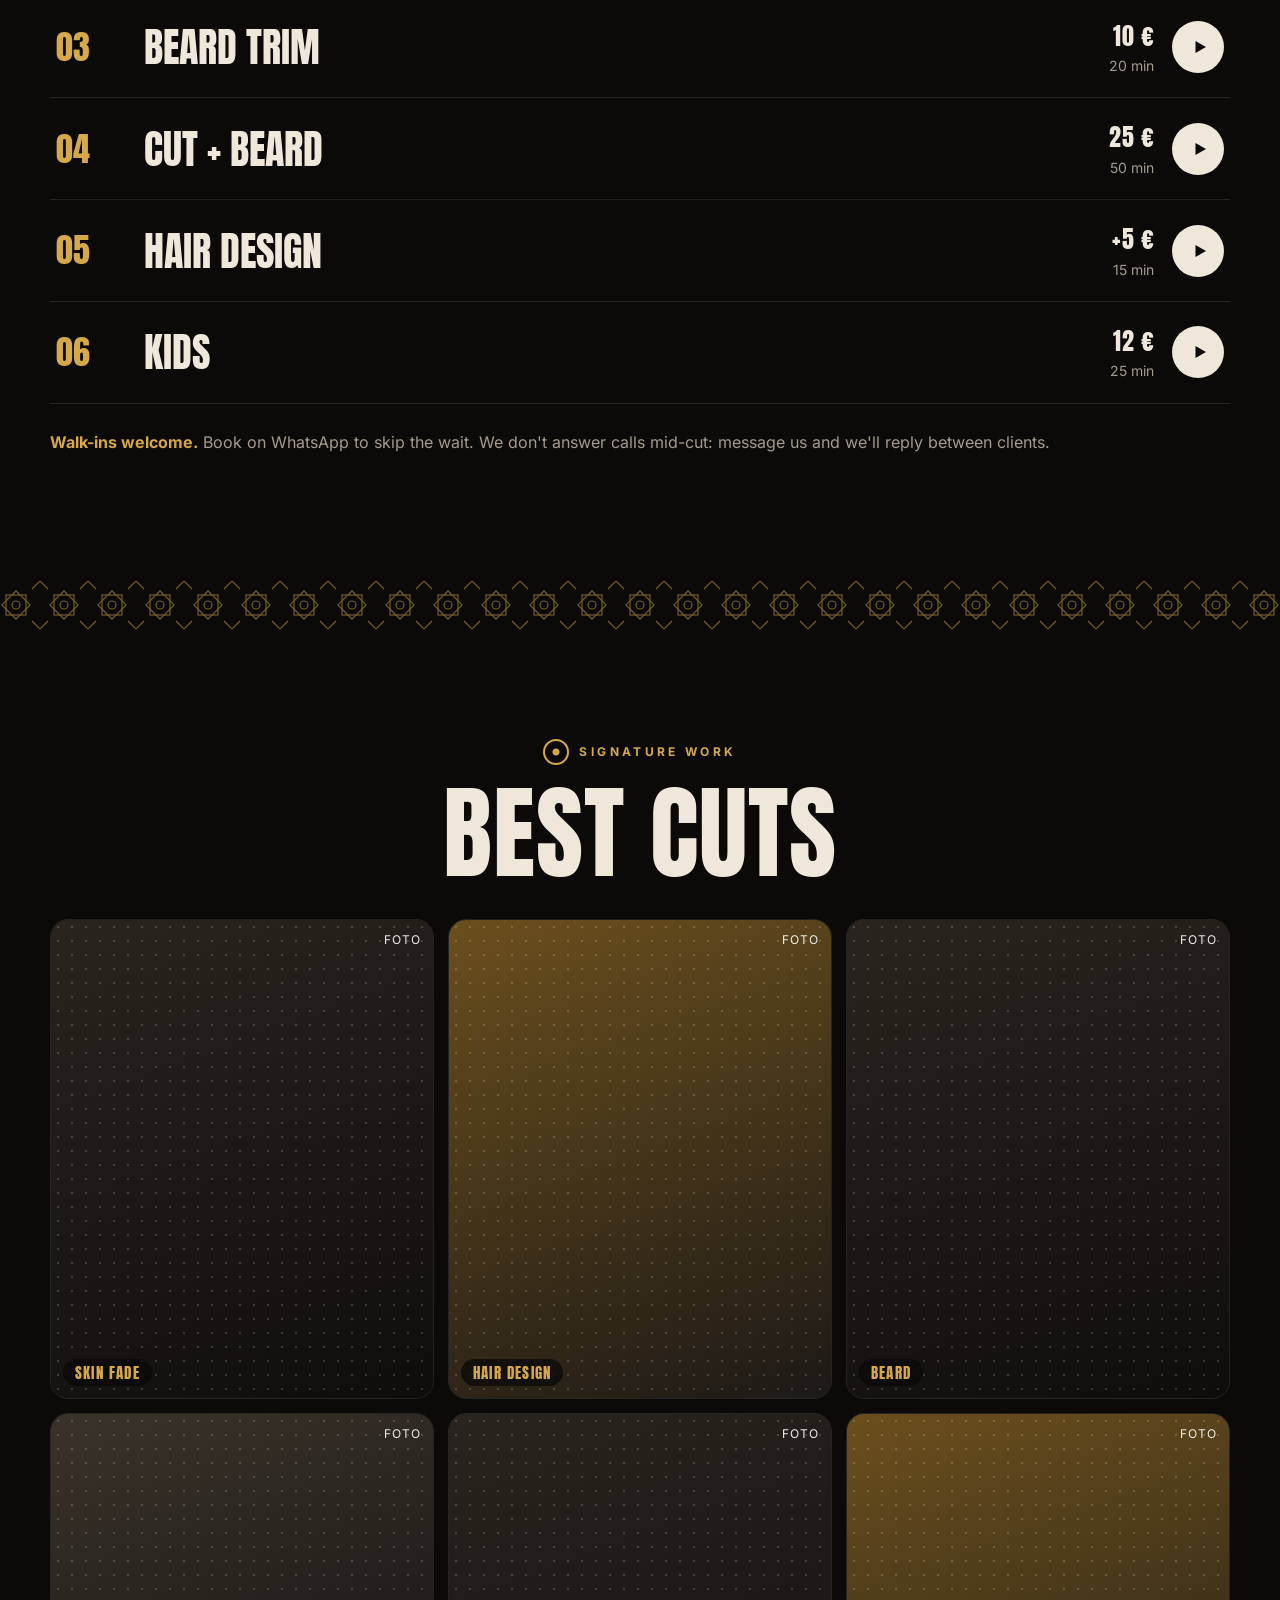
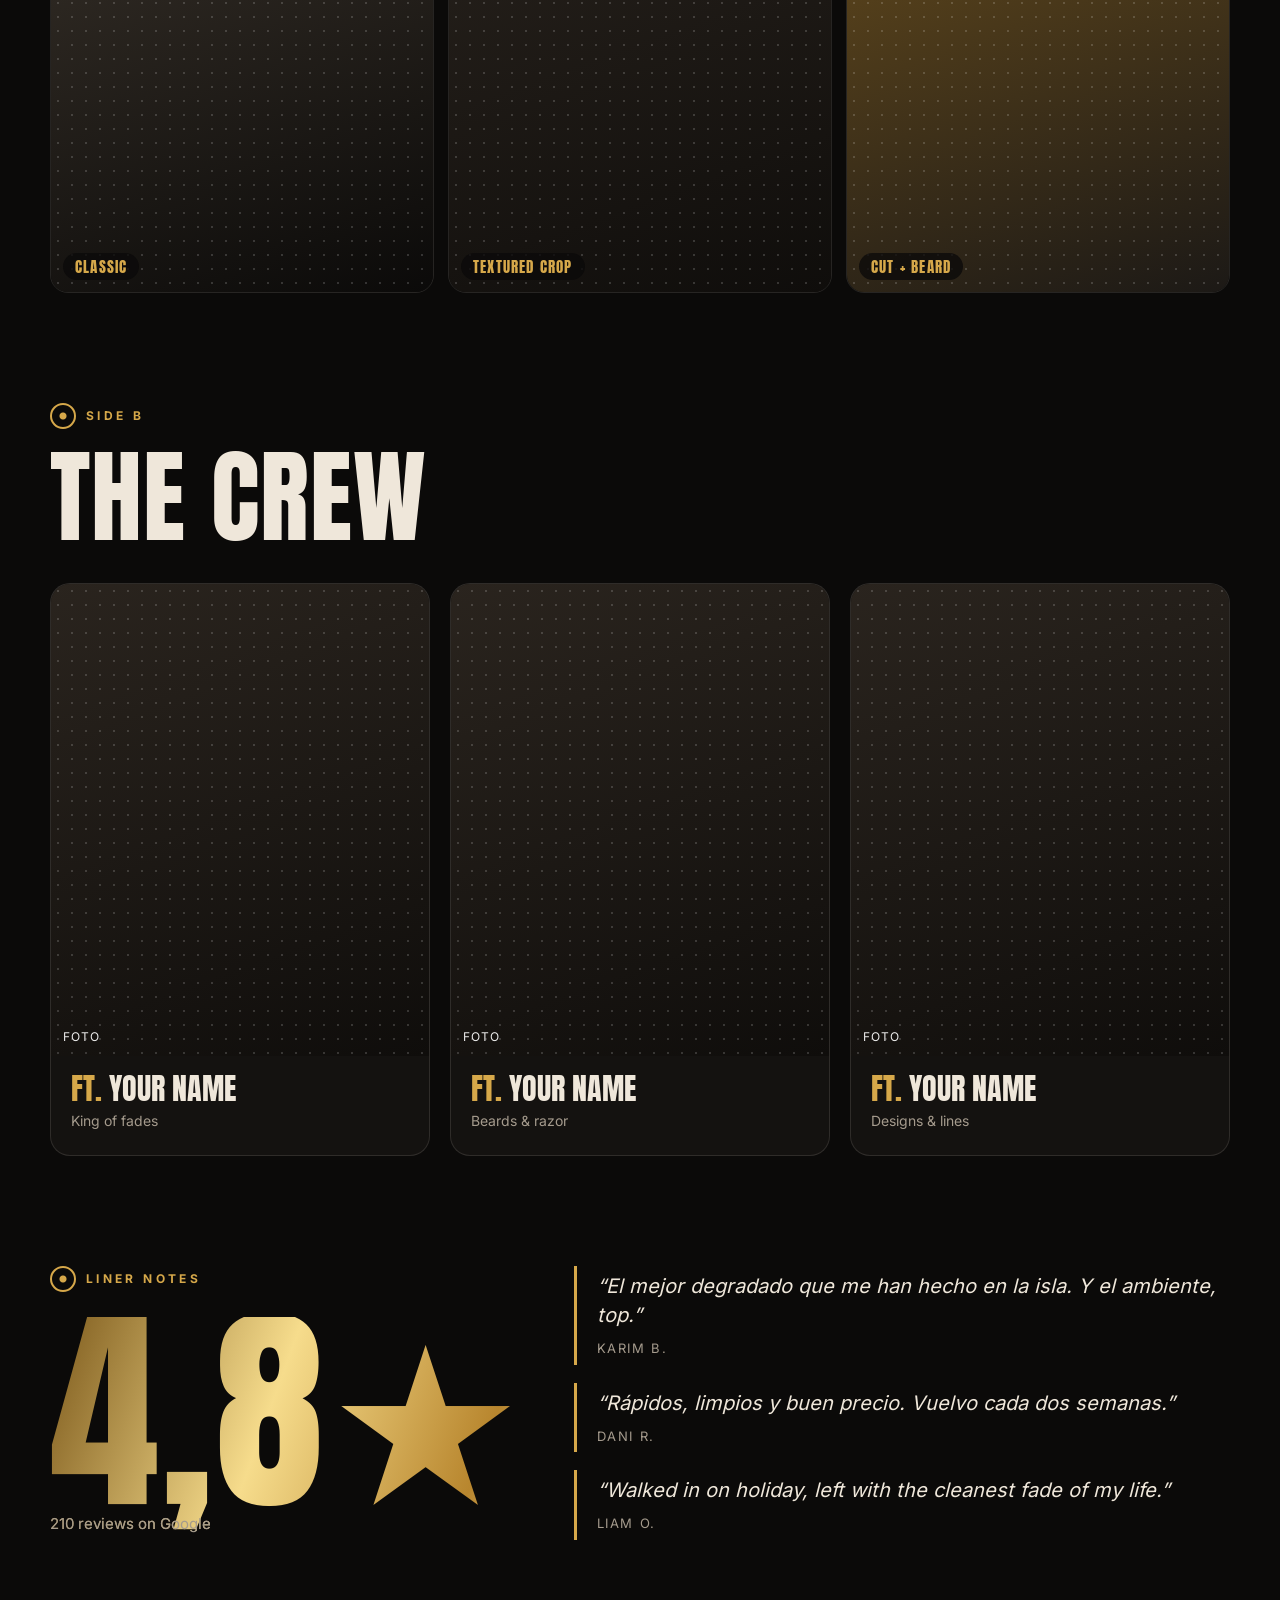
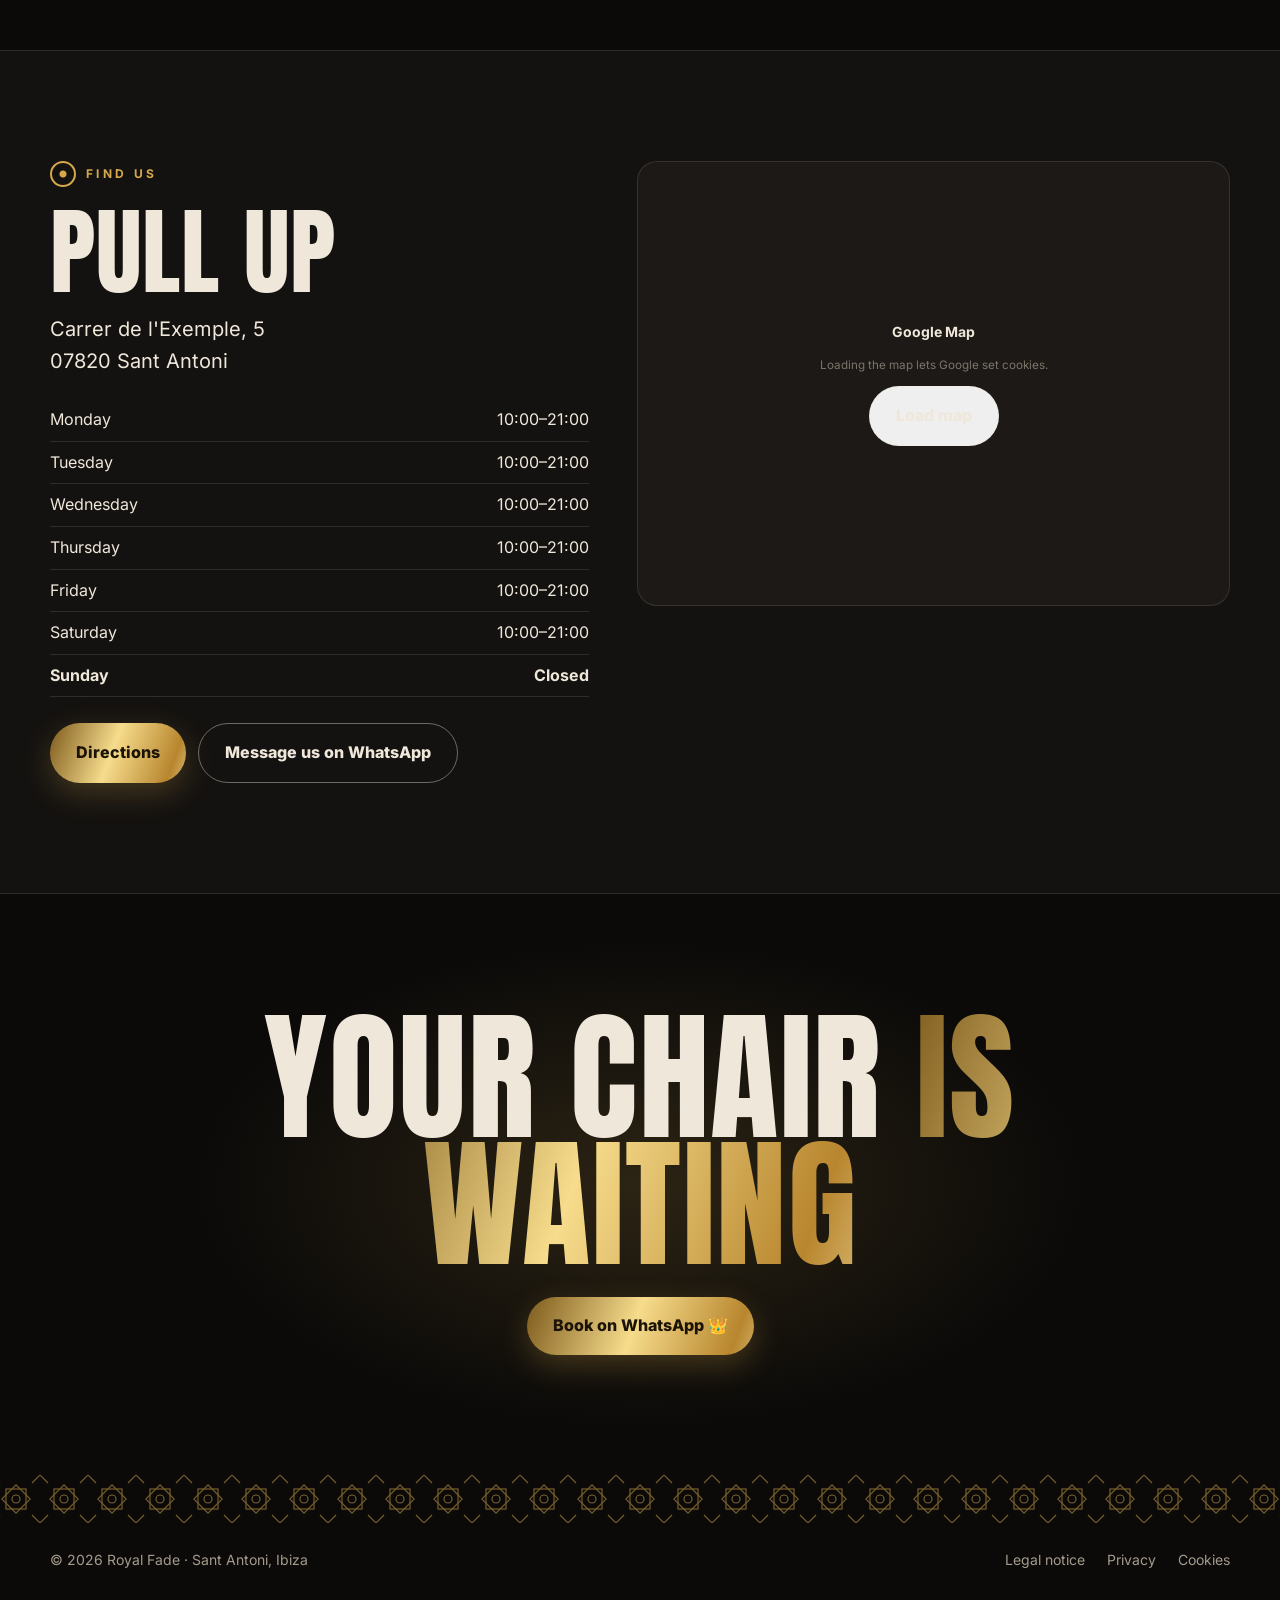
==== commit d963962a: "Remove barber-pole scroll bar Co-Authored-By: Claude Opus 5.5 <noreply@anthropic.com>" ====
--- a/barber/index.html
+++ b/barber/index.html
@@ -83,14 +83,8 @@
   .btn-line { border: 1.5px solid rgba(239,231,218,.4); color: var(--bone); }
   .btn-line:hover { border-color: var(--gold); color: var(--gold); }
 
-  /* Barber-pole scroll progress */
-  .pole { position: fixed; inset: 0 0 auto 0; height: 5px; z-index: 90; transform-origin: left; transform: scaleX(var(--p, 0));
-    background: repeating-linear-gradient(-45deg, var(--red) 0 10px, var(--bone) 10px 20px, var(--gold) 20px 30px, var(--bone) 30px 40px); background-size: 56.57px 100%; animation: pole 1s linear infinite; }
-  html[dir="rtl"] .pole { transform-origin: right; }
-  @keyframes pole { to { background-position: 56.57px 0; } }
-
   /* Header */
-  header { position: fixed; inset: 5px 0 auto 0; z-index: 50; transition: background .3s; }
+  header { position: fixed; inset: 0 0 auto 0; z-index: 50; transition: background .3s; }
   header.solid { background: rgba(11,10,9,.86); backdrop-filter: blur(10px); -webkit-backdrop-filter: blur(10px); border-bottom: 1px solid var(--line); }
   .nav { display: flex; align-items: center; justify-content: space-between; height: 68px; gap: 14px; }
   .logo { display: flex; align-items: center; gap: 10px; text-decoration: none; font-family: var(--display); font-size: 24px; letter-spacing: .04em; text-transform: uppercase; }
@@ -218,10 +212,10 @@
   footer a:hover { color: var(--gold); }
 
   @media (prefers-reduced-motion: reduce) {
-    body::after, .foil, .btn-gold, .crown, .big-crown, .ticker, .ticker-track, .pole, .neon.is-open { animation: none !important; }
+    body::after, .foil, .btn-gold, .crown, .big-crown, .ticker, .ticker-track, .neon.is-open { animation: none !important; }
   }
   @media (max-width: 900px) {
-    .nav-links { position: fixed; inset: 73px 0 auto 0; flex-direction: column; gap: 0; padding: 8px 16px 20px; background: var(--black); border-bottom: 1px solid var(--line); transform: translateY(-140%); transition: transform .3s; z-index: -1; }
+    .nav-links { position: fixed; inset: 68px 0 auto 0; flex-direction: column; gap: 0; padding: 8px 16px 20px; background: var(--black); border-bottom: 1px solid var(--line); transform: translateY(-140%); transition: transform .3s; z-index: -1; }
     .nav-open .nav-links { transform: none; }
     .nav-links a { padding: 13px 0; font-size: 18px; color: var(--bone); }
     .nav-toggle { display: block; }
@@ -245,7 +239,6 @@
 </style>
 </head>
 <body>
-<div class="pole" aria-hidden="true"></div>
 <header>
   <nav class="wrap nav" aria-label="Principal">
     <a class="logo" href="#" translate="no"><span class="crown" aria-hidden="true"></span>Royal Fade</a>
@@ -404,8 +397,6 @@
   (function () {
     var root = document.documentElement, header = document.querySelector('header');
     function onScroll() {
-      var max = root.scrollHeight - innerHeight;
-      root.style.setProperty('--p', max > 0 ? (scrollY / max).toFixed(4) : 0);
       header.classList.toggle('solid', scrollY > 40);
     }
     addEventListener('scroll', onScroll, { passive: true });
